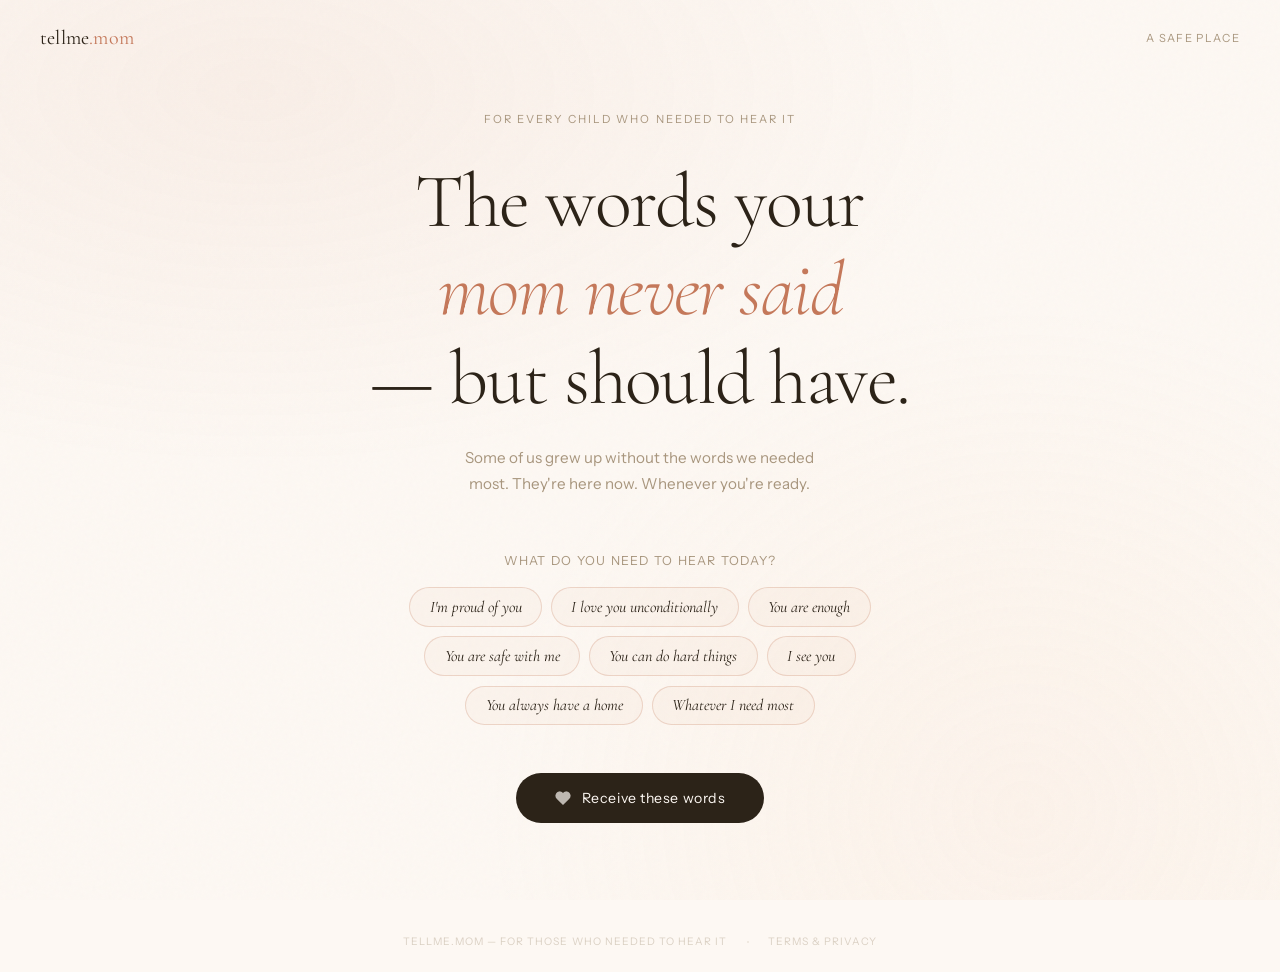
==== public/index.html @ b165558c "Add CORS whitelist, security headers, Content-Type validation, fix privacy policy - CORS: API now on" ====
<!DOCTYPE html>
<html lang="en">

<head>
  <meta charset="UTF-8">
  <meta name="viewport" content="width=device-width, initial-scale=1.0">
  <title>tellme.mom — The words your mom never said, but should have</title>
  <meta name="description"
    content="A safe place to receive the words of love, pride, and comfort you always needed to hear from your mom.">
  <meta name="theme-color" content="#FDF8F3">
  <link rel="canonical" href="https://tellme.mom">
  <meta property="og:title" content="tellme.mom">
  <meta property="og:description" content="The words your mom never said — but should have.">
  <meta property="og:url" content="https://tellme.mom">
  <meta property="og:type" content="website">
  <meta property="og:image" content="https://tellme.mom/og-image.jpg">
  <meta name="twitter:card" content="summary_large_image">
  <meta name="twitter:image" content="https://tellme.mom/og-image.jpg">
  <link rel="icon" type="image/png" href="/favicon.png">
  <link rel="apple-touch-icon" href="/apple-touch-icon.png">
  <link rel="preconnect" href="https://fonts.googleapis.com">
  <link href="https://fonts.googleapis.com/css2?family=Cormorant+Garamond:ital,wght@0,300;0,400;1,300;1,400&family=Instrument+Sans:wght@300;400&display=swap" rel="stylesheet">
  <script>
    window.va = window.va || function () { (window.vaq = window.vaq || []).push(arguments); };
  </script>
  <script defer src="/_vercel/insights/script.js"></script>
  <style>
    :root {
      --bg: #FDF8F3;
      --warm: #F5EDE0;
      --text: #2C2318;
      --muted: #A8967E;
      --accent: #C4785A;
      --accent2: #8B4F3A;
      --soft: #EDE0D0;
    }

    *, *::before, *::after { box-sizing: border-box; margin: 0; padding: 0; }
    html { height: 100%; }

    body {
      min-height: 100%;
      background: var(--bg);
      color: var(--text);
      font-family: 'Instrument Sans', sans-serif;
      overflow-x: hidden;
    }

    body::before {
      content: '';
      position: fixed;
      inset: 0;
      background:
        radial-gradient(ellipse 80% 60% at 20% 10%, rgba(196,120,90,0.07) 0%, transparent 70%),
        radial-gradient(ellipse 60% 80% at 80% 90%, rgba(245,200,160,0.1) 0%, transparent 70%);
      pointer-events: none;
      z-index: 0;
    }

    body::after {
      content: '';
      position: fixed;
      inset: 0;
      background-image: url("data:image/svg+xml,%3Csvg viewBox='0 0 256 256' xmlns='http://www.w3.org/2000/svg'%3E%3Cfilter id='n'%3E%3CfeTurbulence type='fractalNoise' baseFrequency='0.9' numOctaves='4' stitchTiles='stitch'/%3E%3C/filter%3E%3Crect width='100%25' height='100%25' filter='url(%23n)' opacity='1'/%3E%3C/svg%3E");
      opacity: 0.025;
      pointer-events: none;
      z-index: 0;
    }

    header {
      position: fixed;
      top: 0; left: 0; right: 0;
      padding: 1.6rem 2.5rem;
      display: flex;
      align-items: center;
      justify-content: space-between;
      z-index: 10;
    }

    .logo {
      font-family: 'Cormorant Garamond', serif;
      font-size: 1.25rem;
      font-weight: 400;
      letter-spacing: 0.01em;
      color: var(--text);
    }
    .logo span { color: var(--accent); }

    .header-tag {
      font-size: 0.7rem;
      letter-spacing: 0.12em;
      text-transform: uppercase;
      color: var(--muted);
    }

    .stage {
      position: relative;
      z-index: 1;
      min-height: 100vh;
      display: flex;
      flex-direction: column;
      align-items: center;
      justify-content: center;
      padding: 7rem 2rem 5rem;
    }

    #introView {
      text-align: center;
      animation: fadeUp 0.9s ease-out both;
    }

    .eyebrow {
      font-size: 0.7rem;
      letter-spacing: 0.18em;
      text-transform: uppercase;
      color: var(--muted);
      margin-bottom: 2rem;
      animation: fadeUp 0.9s 0.1s ease-out both;
    }

    .headline {
      font-family: 'Cormorant Garamond', serif;
      font-size: clamp(2.6rem, 6vw, 5rem);
      font-weight: 300;
      line-height: 1.15;
      letter-spacing: -0.02em;
      color: var(--text);
      max-width: 640px;
      margin: 0 auto 1.4rem;
      animation: fadeUp 0.9s 0.2s ease-out both;
    }
    .headline em { font-style: italic; color: var(--accent); }

    .subline {
      font-size: 0.95rem;
      color: var(--muted);
      font-weight: 300;
      line-height: 1.7;
      max-width: 380px;
      margin: 0 auto 3.5rem;
      animation: fadeUp 0.9s 0.3s ease-out both;
    }

    .need-prompt {
      font-size: 0.78rem;
      letter-spacing: 0.1em;
      text-transform: uppercase;
      color: var(--muted);
      margin-bottom: 1.2rem;
      animation: fadeUp 0.9s 0.4s ease-out both;
    }

    .needs-grid {
      display: flex;
      flex-wrap: wrap;
      gap: 0.6rem;
      justify-content: center;
      max-width: 500px;
      margin: 0 auto 3rem;
      animation: fadeUp 0.9s 0.5s ease-out both;
    }

    .need-chip {
      padding: 0.55rem 1.2rem;
      border-radius: 50px;
      border: 1px solid rgba(196,120,90,0.25);
      background: rgba(196,120,90,0.04);
      font-family: 'Cormorant Garamond', serif;
      font-size: 1rem;
      font-style: italic;
      color: var(--text);
      cursor: pointer;
      transition: all 0.25s ease;
      user-select: none;
    }
    .need-chip:hover {
      border-color: var(--accent);
      background: rgba(196,120,90,0.1);
      transform: translateY(-1px);
    }
    .need-chip.selected {
      border-color: var(--accent);
      background: var(--accent);
      color: #fff;
    }

    .btn-receive {
      display: inline-flex;
      align-items: center;
      gap: 0.7rem;
      background: var(--text);
      color: var(--bg);
      border: none;
      border-radius: 50px;
      padding: 1rem 2.4rem;
      font-family: 'Instrument Sans', sans-serif;
      font-size: 0.88rem;
      font-weight: 400;
      letter-spacing: 0.04em;
      cursor: pointer;
      transition: transform 0.2s, box-shadow 0.2s, background 0.2s;
      animation: fadeUp 0.9s 0.6s ease-out both;
    }
    .btn-receive:hover {
      background: var(--accent2);
      transform: translateY(-2px);
      box-shadow: 0 12px 40px rgba(139,79,58,0.25);
    }
    .btn-receive svg { width: 16px; height: 16px; opacity: 0.7; }

    #loadingView {
      display: none;
      flex-direction: column;
      align-items: center;
      gap: 2rem;
      text-align: center;
    }
    #loadingView.visible { display: flex; }

    .loading-text {
      font-family: 'Cormorant Garamond', serif;
      font-size: 1.3rem;
      font-style: italic;
      color: var(--muted);
      animation: breathe 2s ease-in-out infinite;
    }

    .heartbeat { display: flex; gap: 5px; align-items: center; }
    .hb {
      width: 5px; height: 5px;
      border-radius: 50%;
      background: var(--accent);
      animation: hbpulse 1.4s ease-in-out infinite;
    }
    .hb:nth-child(2) { animation-delay: 0.2s; width: 7px; height: 7px; }
    .hb:nth-child(3) { animation-delay: 0.4s; }

    #messageView {
      display: none;
      flex-direction: column;
      align-items: center;
      max-width: 640px;
      width: 100%;
      text-align: center;
    }
    #messageView.visible {
      display: flex;
      animation: fadeUp 0.8s ease-out both;
    }

    .letter {
      background: #FFFCF8;
      border: 1px solid rgba(196,120,90,0.15);
      border-radius: 4px 4px 4px 28px;
      padding: 3rem 3.5rem;
      position: relative;
      box-shadow: 0 2px 8px rgba(196,120,90,0.06), 0 20px 60px rgba(139,79,58,0.08);
      margin-bottom: 2rem;
      width: 100%;
    }
    .letter::after {
      content: '';
      position: absolute;
      bottom: 0; left: 0;
      width: 28px; height: 28px;
      background: linear-gradient(135deg, var(--soft) 50%, transparent 50%);
      border-radius: 0 4px 0 0;
    }

    .letter-salutation {
      font-family: 'Cormorant Garamond', serif;
      font-size: 1rem;
      font-style: italic;
      color: var(--muted);
      margin-bottom: 1.5rem;
      display: block;
      text-align: left;
    }

    .letter-body {
      font-family: 'Cormorant Garamond', serif;
      font-size: clamp(1.3rem, 2.5vw, 1.7rem);
      font-weight: 300;
      line-height: 1.65;
      color: var(--text);
      text-align: left;
    }

    .letter-closing {
      font-family: 'Cormorant Garamond', serif;
      font-size: 1rem;
      font-style: italic;
      color: var(--muted);
      margin-top: 1.8rem;
      display: block;
      text-align: right;
    }

    .need-tag {
      font-size: 0.7rem;
      letter-spacing: 0.1em;
      text-transform: uppercase;
      color: var(--muted);
      margin-bottom: 2.5rem;
    }
    .need-tag span { color: var(--accent); }

    .msg-actions {
      display: flex;
      gap: 1rem;
      flex-wrap: wrap;
      justify-content: center;
    }

    .btn-again {
      background: var(--text);
      color: var(--bg);
      border: none;
      border-radius: 50px;
      padding: 0.85rem 2rem;
      font-family: 'Instrument Sans', sans-serif;
      font-size: 0.82rem;
      letter-spacing: 0.04em;
      cursor: pointer;
      transition: transform 0.2s, box-shadow 0.2s;
    }
    .btn-again:hover {
      transform: translateY(-2px);
      box-shadow: 0 8px 30px rgba(44,35,24,0.2);
    }

    .btn-ghost {
      background: none;
      color: var(--muted);
      border: 1px solid rgba(196,120,90,0.25);
      border-radius: 50px;
      padding: 0.85rem 2rem;
      font-family: 'Instrument Sans', sans-serif;
      font-size: 0.82rem;
      letter-spacing: 0.04em;
      cursor: pointer;
      transition: all 0.2s;
      display: flex;
      align-items: center;
      gap: 0.5rem;
    }
    .btn-ghost:hover { border-color: var(--accent); color: var(--text); }
    .btn-ghost svg { width: 15px; height: 15px; }

    /* ── FOOTER ── */
footer {
  position: relative;
  font-size: 0.65rem;
  letter-spacing: 0.1em;
  text-transform: uppercase;
  color: var(--muted);
  opacity: 0.4;
  z-index: 1;
  display: flex;
  align-items: center;
  gap: 1.2rem;
  justify-content: center;
  margin-top: 2rem;
  padding-bottom: 1.5rem;
}
footer a {
  color: var(--muted);
  text-decoration: none;
  cursor: pointer;
  transition: opacity 0.2s;
}
footer a:hover { opacity: 0.8; }
.footer-dot {
  width: 2px;
  height: 2px;
  border-radius: 50%;
  background: var(--muted);
  opacity: 0.5;
  display: inline-block;
}

    .toast {
      position: fixed;
      bottom: 3.5rem;
      left: 50%;
      transform: translateX(-50%) translateY(8px);
      background: var(--text);
      color: var(--bg);
      padding: 0.6rem 1.4rem;
      border-radius: 50px;
      font-size: 0.78rem;
      letter-spacing: 0.03em;
      opacity: 0;
      transition: all 0.3s ease;
      z-index: 200;
      white-space: nowrap;
      pointer-events: none;
      font-family: 'Instrument Sans', sans-serif;
    }
    .toast.show { opacity: 1; transform: translateX(-50%) translateY(0); }

    @keyframes fadeUp {
      from { opacity: 0; transform: translateY(22px); }
      to   { opacity: 1; transform: translateY(0); }
    }
    @keyframes breathe {
      0%, 100% { opacity: 0.5; }
      50% { opacity: 1; }
    }
    @keyframes hbpulse {
      0%, 100% { transform: scale(0.7); opacity: 0.3; }
      50% { transform: scale(1); opacity: 1; }
    }

  @media (max-width: 600px) {
  header { padding: 1.4rem 1.5rem; }
  .letter { padding: 2rem 1.8rem; }
  .needs-grid { gap: 0.5rem; }
  .msg-actions { gap: 0.7rem; }
  .stage { padding-top: 8rem; padding-bottom: 2rem; }
  footer {
    flex-direction: column;
    gap: 0.2rem;
    font-size: 0.6rem;
    letter-spacing: 0.05em;
    margin-top: 1.5rem;
    padding-bottom: 1.5rem;
  }
  footer span:first-child { white-space: nowrap; }
  .footer-dot { display: none; }
}

    /* ── SHARE POPUP ── */
    .share-overlay {
      position: fixed;
      inset: 0;
      background: rgba(20,14,10,0.75);
      backdrop-filter: blur(8px);
      -webkit-backdrop-filter: blur(8px);
      z-index: 300;
      display: flex;
      align-items: center;
      justify-content: center;
      padding: 1.5rem;
      opacity: 0;
      pointer-events: none;
      transition: opacity 0.35s ease;
    }
    .share-overlay.open {
      opacity: 1;
      pointer-events: all;
    }
    .share-modal {
      position: relative;
      display: flex;
      flex-direction: column;
      align-items: center;
      gap: 1.2rem;
      max-width: 360px;
      width: 100%;
      transform: translateY(20px);
      transition: transform 0.35s cubic-bezier(0.22, 1, 0.36, 1);
    }
    .share-overlay.open .share-modal { transform: translateY(0); }
    .share-canvas-wrap {
      width: 100%;
      border-radius: 12px;
      overflow: hidden;
      box-shadow: 0 32px 80px rgba(0,0,0,0.5);
    }
    .share-canvas-wrap img { width: 100%; display: block; }
    .share-modal-actions {
      display: flex;
      gap: 0.8rem;
      width: 100%;
    }
    .btn-download {
      flex: 1;
      background: var(--accent);
      color: #fff;
      border: none;
      border-radius: 50px;
      padding: 0.85rem 1.5rem;
      font-family: 'Instrument Sans', sans-serif;
      font-size: 0.82rem;
      letter-spacing: 0.04em;
      cursor: pointer;
      transition: transform 0.2s, box-shadow 0.2s;
      text-align: center;
    }
    .btn-download:hover {
      transform: translateY(-2px);
      box-shadow: 0 8px 24px rgba(196,120,90,0.4);
    }
    .btn-close-modal {
      background: rgba(255,255,255,0.1);
      color: rgba(255,255,255,0.7);
      border: 1px solid rgba(255,255,255,0.15);
      border-radius: 50px;
      padding: 0.85rem 1.5rem;
      font-family: 'Instrument Sans', sans-serif;
      font-size: 0.82rem;
      letter-spacing: 0.04em;
      cursor: pointer;
      transition: all 0.2s;
    }
    .btn-close-modal:hover {
      background: rgba(255,255,255,0.18);
      color: #fff;
    }
    .share-hint {
      font-size: 0.7rem;
      letter-spacing: 0.08em;
      text-transform: uppercase;
      color: rgba(255,255,255,0.35);
      text-align: center;
    }

    /* ── LEGAL POPUP ── */
    .legal-overlay {
      position: fixed;
      inset: 0;
      background: rgba(20,14,10,0.6);
      backdrop-filter: blur(6px);
      -webkit-backdrop-filter: blur(6px);
      z-index: 400;
      display: flex;
      align-items: center;
      justify-content: center;
      padding: 1.5rem;
      opacity: 0;
      pointer-events: none;
      transition: opacity 0.3s ease;
    }
    .legal-overlay.open {
      opacity: 1;
      pointer-events: all;
    }
    .legal-modal {
      background: var(--bg);
      border-radius: 16px;
      padding: 3rem 3rem 2.5rem;
      max-width: 540px;
      width: 100%;
      max-height: 80vh;
      overflow-y: auto;
      position: relative;
      transform: translateY(16px);
      transition: transform 0.3s cubic-bezier(0.22, 1, 0.36, 1);
      box-shadow: 0 40px 100px rgba(0,0,0,0.3);
    }
    .legal-overlay.open .legal-modal { transform: translateY(0); }

    .legal-modal h2 {
      font-family: 'Cormorant Garamond', serif;
      font-size: 1.5rem;
      font-weight: 300;
      color: var(--text);
      margin-bottom: 0.4rem;
      letter-spacing: -0.01em;
    }
    .legal-modal h3 {
      font-family: 'Cormorant Garamond', serif;
      font-size: 1.1rem;
      font-weight: 400;
      color: var(--text);
      margin: 2rem 0 0.6rem;
      letter-spacing: 0.02em;
    }
    .legal-modal p {
      font-size: 0.85rem;
      color: var(--muted);
      line-height: 1.75;
      font-weight: 300;
    }
    .legal-divider {
      width: 40px;
      height: 1px;
      background: rgba(196,120,90,0.3);
      margin: 1.2rem 0 1.6rem;
    }
    .legal-close {
      position: absolute;
      top: 1.4rem;
      right: 1.6rem;
      background: none;
      border: none;
      font-size: 1.3rem;
      color: var(--muted);
      cursor: pointer;
      padding: 0.3rem 0.5rem;
      line-height: 1;
      transition: color 0.2s;
    }
    .legal-close:hover { color: var(--text); }

    @media (max-width: 600px) {
      .legal-modal { padding: 2.5rem 1.8rem 2rem; }
    }
  </style>
</head>

<body>

  <header>
    <div class="logo">tellme<span>.mom</span></div>
    <div class="header-tag">A safe place</div>
  </header>

  <div class="stage">

    <div id="introView">
      <div class="eyebrow">For every child who needed to hear it</div>
      <h1 class="headline">
        The words your<br><em>mom never said</em><br>— but should have.
      </h1>
      <p class="subline">
        Some of us grew up without the words we needed most. They're here now. Whenever you're ready.
      </p>
      <div class="need-prompt">What do you need to hear today?</div>
      <div class="needs-grid" id="needsGrid">
        <div class="need-chip" data-need="pride">I'm proud of you</div>
        <div class="need-chip" data-need="love">I love you unconditionally</div>
        <div class="need-chip" data-need="enough">You are enough</div>
        <div class="need-chip" data-need="safe">You are safe with me</div>
        <div class="need-chip" data-need="strong">You can do hard things</div>
        <div class="need-chip" data-need="seen">I see you</div>
        <div class="need-chip" data-need="home">You always have a home</div>
        <div class="need-chip" data-need="surprise">Whatever I need most</div>
      </div>
      <button class="btn-receive" id="receiveBtn">
        <svg viewBox="0 0 24 24" fill="none" stroke="currentColor" stroke-width="1.8">
          <path d="M20.84 4.61a5.5 5.5 0 0 0-7.78 0L12 5.67l-1.06-1.06a5.5 5.5 0 0 0-7.78 7.78l1.06 1.06L12 21.23l7.78-7.78 1.06-1.06a5.5 5.5 0 0 0 0-7.78z" fill="currentColor"/>
        </svg>
        Receive these words
      </button>
    </div>

    <div id="loadingView">
      <div class="loading-text">She's thinking of you…</div>
      <div class="heartbeat">
        <div class="hb"></div>
        <div class="hb"></div>
        <div class="hb"></div>
      </div>
    </div>

    <div id="messageView">
      <div class="need-tag">A message about <span id="needLabel"></span></div>
      <div class="letter">
        <span class="letter-salutation">My dear,</span>
        <p class="letter-body" id="letterBody"></p>
        <span class="letter-closing">With all my love, Mom</span>
      </div>
      <div class="msg-actions">
        <button class="btn-again" id="againBtn">Hear it again, differently</button>
        <button class="btn-ghost" id="shareBtn">
          <svg viewBox="0 0 24 24" fill="none" stroke="currentColor" stroke-width="1.8">
            <circle cx="18" cy="5" r="3"/>
            <circle cx="6" cy="12" r="3"/>
            <circle cx="18" cy="19" r="3"/>
            <line x1="8.59" y1="13.51" x2="15.42" y2="17.49"/>
            <line x1="15.41" y1="6.51" x2="8.59" y2="10.49"/>
          </svg>
          Share
        </button>
        <button class="btn-ghost" id="backBtn">← Choose another</button>
      </div>
    </div>

  </div>

  <footer>
    <span>tellme.mom — for those who needed to hear it</span>
    <span class="footer-dot"></span>
    <a id="legalLink">Terms &amp; Privacy</a>
  </footer>
  <div class="toast" id="toast"></div>

  <!-- SHARE POPUP -->
  <div class="share-overlay" id="shareOverlay">
    <div class="share-modal" id="shareModal">
      <div class="share-canvas-wrap">
        <img id="sharePreview" src="" alt="Your message card">
      </div>
      <div class="share-modal-actions">
        <button class="btn-download" id="downloadBtn">Save image</button>
        <button class="btn-close-modal" id="closeModalBtn">Close</button>
      </div>
      <div class="share-hint">Screenshot or save to share on Instagram &amp; Stories</div>
    </div>
  </div>

  <!-- LEGAL POPUP -->
  <div class="legal-overlay" id="legalOverlay">
    <div class="legal-modal">
      <button class="legal-close" id="legalClose">&times;</button>

      <h2>Terms of Use</h2>
      <div class="legal-divider"></div>
      <p>tellme.mom is a free emotional wellness tool designed to offer words of comfort, love, and affirmation. By using this site, you agree to the following.</p>

      <h3>Not a substitute for therapy</h3>
      <p>This site is not therapy. The messages generated here are created by an AI and are not a substitute for professional mental health support. If you are experiencing a crisis, depression, grief, or any form of emotional distress that feels overwhelming, please reach out to a qualified mental health professional or a crisis helpline in your country.</p>

      <h3>No claims</h3>
      <p>The words on this site are meant to offer comfort — not diagnosis, not advice, not treatment. We make no claims about therapeutic outcomes. You use this site at your own discretion. We are not responsible for how the content affects you emotionally. If at any point the experience feels difficult, please step away and take care of yourself first.</p>

      <h3>Privacy</h3>
      <p>We do not collect personal data. We do not require registration. We do not store your name, email, location, or any identifying information.</p>
      <p style="margin-top:0.8rem">When you request a message, your selected theme is sent to Anthropic's API — the AI that generates the response. This transmission is subject to Anthropic's own privacy policy at anthropic.com. We do not log, save, or have access to what was generated for you.</p>
      <p style="margin-top:0.8rem">No cookies are used for tracking. We use Vercel Web Analytics to collect anonymous, aggregated page view data (no personal information, no behavior tracking, no user identification). This site exists to be a safe place — and that includes how we handle your data.</p>
    </div>
  </div>

    <script>
    if ('scrollRestoration' in history) {
      history.scrollRestoration = 'manual';
    }
    window.scrollTo(0, 0);

    var currentNeed = null;
    var currentMessage = "";


    var needLabels = {
      pride:    "being proud of you",
      love:     "unconditional love",
      enough:   "being enough",
      safe:     "feeling safe",
      strong:   "your strength",
      seen:     "being seen",
      home:     "always having a home",
      surprise: "what you need most"
    };

    document.getElementById("needsGrid").addEventListener("click", function(e) {
      var chip = e.target.closest(".need-chip");
      if (!chip) return;
      document.querySelectorAll(".need-chip").forEach(function(c) { c.classList.remove("selected"); });
      chip.classList.add("selected");
      currentNeed = chip.getAttribute("data-need");
    });

    document.getElementById("receiveBtn").addEventListener("click", function() {
      if (!currentNeed) {
        var chips = document.querySelectorAll(".need-chip");
        var rand = chips[Math.floor(Math.random() * chips.length)];
        rand.classList.add("selected");
        currentNeed = rand.getAttribute("data-need");
      }
      showLoading();
      generateMessage(currentNeed, function(msg) {
        showMessage(msg, currentNeed);
      });
    });

    document.getElementById("againBtn").addEventListener("click", function() {
      showLoading();
      generateMessage(currentNeed, function(msg) {
        showMessage(msg, currentNeed);
      });
    });

    document.getElementById("backBtn").addEventListener("click", function() {
      document.getElementById("messageView").classList.remove("visible");
      document.getElementById("messageView").style.display = "none";
      document.getElementById("introView").style.display = "";
      document.getElementById("introView").style.animation = "fadeUp 0.6s ease-out both";
      currentNeed = null;
      document.querySelectorAll(".need-chip").forEach(function(c) { c.classList.remove("selected"); });
    });

    document.getElementById("shareBtn").addEventListener("click", shareCard);

    // Legal popup
    document.getElementById("legalLink").addEventListener("click", function() {
      document.getElementById("legalOverlay").classList.add("open");
    });
    document.getElementById("legalClose").addEventListener("click", function() {
      document.getElementById("legalOverlay").classList.remove("open");
    });
    document.getElementById("legalOverlay").addEventListener("click", function(e) {
      if (e.target === this) this.classList.remove("open");
    });

    function showLoading() {
      document.getElementById("introView").style.display = "none";
      document.getElementById("messageView").classList.remove("visible");
      document.getElementById("messageView").style.display = "none";
      document.getElementById("loadingView").classList.add("visible");
    }

    function showIntro() {
      document.getElementById("loadingView").classList.remove("visible");
      document.getElementById("messageView").classList.remove("visible");
      document.getElementById("messageView").style.display = "none";
      document.getElementById("introView").style.display = "";
      document.getElementById("introView").style.animation = "fadeUp 0.6s ease-out both";
    }

    function showMessage(msg, need) {
      currentMessage = msg;
      document.getElementById("loadingView").classList.remove("visible");
      document.getElementById("letterBody").textContent = msg;
      document.getElementById("needLabel").textContent = needLabels[need] || need;
      var mv = document.getElementById("messageView");
      mv.style.display = "flex";
      void mv.offsetWidth;
      mv.classList.add("visible");
    }

    function generateMessage(need, cb) {
      fetch("/api/message", {
        method: "POST",
        headers: {
          "Content-Type": "application/json",
          "Cache-Control": "no-cache"
        },
        body: JSON.stringify({ need: need, _t: Date.now() })
      })
      .then(function(r) {
        if (r.status === 429) {
          showToast("Take a breath… try again in a minute");
          showIntro();
          return null;
        }
        return r.json();
      })
      .then(function(data) {
        if (!data) return;
        if (data.message) {
          cb(data.message);
        } else {
          cb("You are so deeply loved. More than words can hold. I should have said this every single day.");
        }
      })
      .catch(function() {
        cb("You are so deeply loved. More than words can hold. I should have said this every single day.");
      });
    }

    function showToast(msg) {
      var t = document.getElementById("toast");
      t.textContent = msg;
      t.classList.add("show");
      setTimeout(function() { t.classList.remove("show"); }, 2400);
    }

    function shareCard() {
      if (!currentMessage) return;

      var W = 1080, H = 1920;
      var canvas = document.createElement("canvas");
      canvas.width = W; canvas.height = H;
      var ctx = canvas.getContext("2d");

      var bg = ctx.createLinearGradient(0, 0, W, H);
      bg.addColorStop(0, "#FDF6EE");
      bg.addColorStop(0.5, "#F8EDE0");
      bg.addColorStop(1, "#F2E4D0");
      ctx.fillStyle = bg;
      ctx.fillRect(0, 0, W, H);

      function glow(x, y, r, color) {
        var g = ctx.createRadialGradient(x, y, 0, x, y, r);
        g.addColorStop(0, color);
        g.addColorStop(1, "transparent");
        ctx.fillStyle = g;
        ctx.beginPath();
        ctx.arc(x, y, r, 0, Math.PI*2);
        ctx.fill();
      }
      glow(W*0.15, H*0.1, 700, "rgba(196,120,90,0.09)");
      glow(W*0.85, H*0.9, 800, "rgba(196,120,90,0.07)");
      glow(W*0.5, H*0.5, 1000, "rgba(245,230,210,0.25)");

      var PAD = 120;
      var TOP_ZONE = 260;
      var BOT_ZONE = 260;
      var MID_TOP = TOP_ZONE;
      var MID_BOT = H - BOT_ZONE;
      var MID_H = MID_BOT - MID_TOP;

      ctx.font = "400 26px 'Instrument Sans', sans-serif";
      ctx.fillStyle = "rgba(168,150,126,0.7)";
      ctx.textAlign = "center";
      ctx.fillText("A MESSAGE FROM MOM", W/2, 110);

      ctx.strokeStyle = "rgba(196,120,90,0.2)";
      ctx.lineWidth = 1;
      ctx.beginPath();
      ctx.moveTo(W/2 - 100, 136);
      ctx.lineTo(W/2 + 100, 136);
      ctx.stroke();

      ctx.font = "italic 300 40px Georgia, serif";
      ctx.fillStyle = "rgba(168,150,126,0.85)";
      ctx.textAlign = "left";
      ctx.fillText("My dear,", PAD, 210);

      ctx.strokeStyle = "rgba(196,120,90,0.12)";
      ctx.lineWidth = 1;
      ctx.beginPath();
      ctx.moveTo(PAD, 232);
      ctx.lineTo(W - PAD, 232);
      ctx.stroke();

      var maxW = W - PAD * 2;
      var fontSize = 72;
      var lineH, lines;

      function wrapText(size) {
        var lh = size * 1.52;
        var wrds = currentMessage.split(" ");
        var ls = [];
        var ln = "";
        ctx.font = "300 " + size + "px Georgia, serif";
        for (var i = 0; i < wrds.length; i++) {
          var test = ln ? ln + " " + wrds[i] : wrds[i];
          if (ctx.measureText(test).width > maxW) {
            if (ln) ls.push(ln);
            ln = wrds[i];
          } else {
            ln = test;
          }
        }
        if (ln) ls.push(ln);
        return { lines: ls, lineH: lh };
      }

      for (var fs = 72; fs >= 40; fs -= 2) {
        var result = wrapText(fs);
        var totalH = result.lines.length * result.lineH;
        if (totalH <= MID_H - 80) {
          fontSize = fs;
          lineH = result.lineH;
          lines = result.lines;
          break;
        }
      }
      if (!lines) {
        var r2 = wrapText(40);
        fontSize = 40; lineH = r2.lineH; lines = r2.lines;
      }

      var totalTextH = lines.length * lineH;
      var startY = MID_TOP + (MID_H - totalTextH) / 2 + fontSize * 0.8;

      ctx.font = "300 " + fontSize + "px Georgia, serif";
      ctx.fillStyle = "#2C2318";
      ctx.textAlign = "left";
      for (var j = 0; j < lines.length; j++) {
        ctx.fillText(lines[j], PAD, startY + j * lineH);
      }

      var footerY = MID_BOT + 60;
      ctx.strokeStyle = "rgba(196,120,90,0.15)";
      ctx.lineWidth = 1;
      ctx.beginPath();
      ctx.moveTo(PAD, MID_BOT + 20);
      ctx.lineTo(W - PAD, MID_BOT + 20);
      ctx.stroke();

      ctx.font = "italic 300 40px Georgia, serif";
      ctx.fillStyle = "rgba(168,150,126,0.85)";
      ctx.textAlign = "right";
      ctx.fillText("With all my love, Mom", W - PAD, footerY);

      ctx.font = "300 32px 'Instrument Sans', sans-serif";
      ctx.fillStyle = "rgba(196,120,90,0.65)";
      ctx.textAlign = "center";
      ctx.fillText("tellme.mom", W/2, H - 100);

      var dataUrl = canvas.toDataURL("image/png");
      document.getElementById("sharePreview").src = dataUrl;
      document.getElementById("downloadBtn").onclick = function() {
        var link = document.createElement("a");
        link.download = "frommom.png";
        link.href = dataUrl;
        link.click();
      };
      document.getElementById("shareOverlay").classList.add("open");
    }

    document.getElementById("closeModalBtn").addEventListener("click", function() {
      document.getElementById("shareOverlay").classList.remove("open");
    });
    document.getElementById("shareOverlay").addEventListener("click", function(e) {
      if (e.target === this) this.classList.remove("open");
    });
  </script>

</body>
</html>
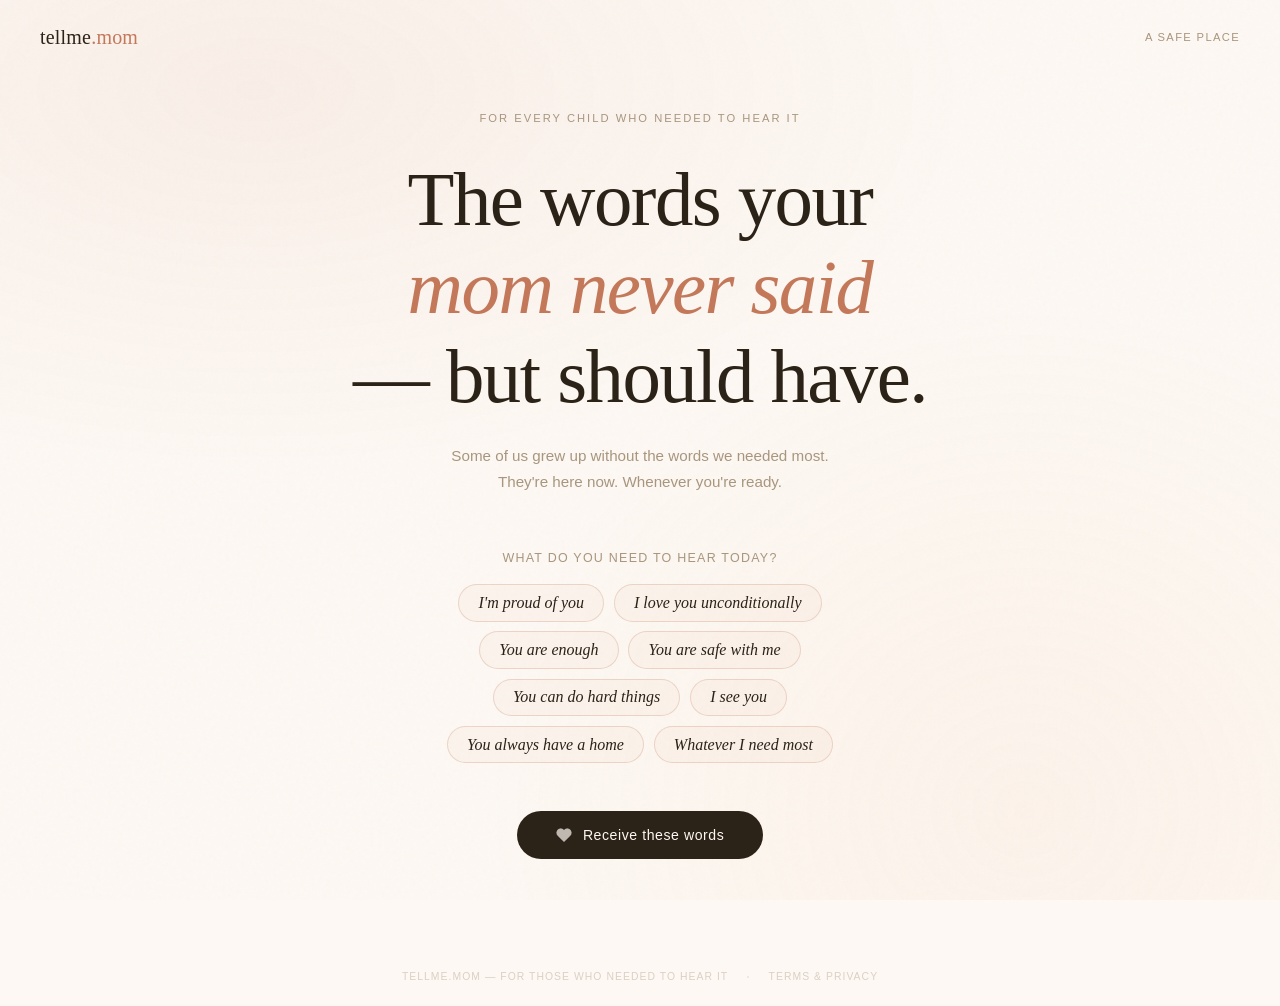
==== commit ed15447c: "Self-host fonts, remove Google Fonts dependency Downloaded variable TTF files from google/fonts repo" ====
--- a/public/index.html
+++ b/public/index.html
@@ -18,13 +18,33 @@
   <meta name="twitter:image" content="https://tellme.mom/og-image.jpg">
   <link rel="icon" type="image/png" href="/favicon.png">
   <link rel="apple-touch-icon" href="/apple-touch-icon.png">
-  <link rel="preconnect" href="https://fonts.googleapis.com">
-  <link href="https://fonts.googleapis.com/css2?family=Cormorant+Garamond:ital,wght@0,300;0,400;1,300;1,400&family=Instrument+Sans:wght@300;400&display=swap" rel="stylesheet">
   <script>
     window.va = window.va || function () { (window.vaq = window.vaq || []).push(arguments); };
   </script>
   <script defer src="/_vercel/insights/script.js"></script>
   <style>
+    @font-face {
+      font-family: 'Cormorant Garamond';
+      src: url('/fonts/CormorantGaramond.ttf') format('truetype');
+      font-weight: 300 700;
+      font-style: normal;
+      font-display: swap;
+    }
+    @font-face {
+      font-family: 'Cormorant Garamond';
+      src: url('/fonts/CormorantGaramond-Italic.ttf') format('truetype');
+      font-weight: 300 700;
+      font-style: italic;
+      font-display: swap;
+    }
+    @font-face {
+      font-family: 'Instrument Sans';
+      src: url('/fonts/InstrumentSans.ttf') format('truetype');
+      font-weight: 300 700;
+      font-style: normal;
+      font-display: swap;
+    }
+
     :root {
       --bg: #FDF8F3;
       --warm: #F5EDE0;
@@ -412,6 +432,16 @@
       50% { transform: scale(1); opacity: 1; }
     }
 
+  /* ── TABLET ── */
+  @media (min-width: 601px) and (max-width: 1024px) {
+    .stage { padding: 7rem 3rem 4rem; }
+    .headline { font-size: clamp(2.2rem, 5vw, 3.6rem); max-width: 560px; }
+    .subline { max-width: 420px; }
+    .letter { padding: 2.5rem 2.8rem; max-width: 580px; }
+    .needs-grid { max-width: 460px; }
+  }
+
+  /* ── MOBILE ── */
   @media (max-width: 600px) {
   header { padding: 1.4rem 1.5rem; }
   .letter { padding: 2rem 1.8rem; }
@@ -706,6 +736,9 @@
       <h3>No claims</h3>
       <p>The words on this site are meant to offer comfort — not diagnosis, not advice, not treatment. We make no claims about therapeutic outcomes. You use this site at your own discretion. We are not responsible for how the content affects you emotionally. If at any point the experience feels difficult, please step away and take care of yourself first.</p>
 
+      <h3>For younger visitors</h3>
+      <p>If you are under 18, we gently recommend using this site together with a trusted adult — a relative, a teacher, a counselor, or anyone you feel safe with. This site generates emotionally sensitive content, and having someone beside you can make the experience feel safer.</p>
+
       <h3>Privacy</h3>
       <p>We do not collect personal data. We do not require registration. We do not store your name, email, location, or any identifying information.</p>
       <p style="margin-top:0.8rem">When you request a message, your selected theme is sent to Anthropic's API — the AI that generates the response. This transmission is subject to Anthropic's own privacy policy at anthropic.com. We do not log, save, or have access to what was generated for you.</p>
@@ -821,9 +854,12 @@
       })
       .then(function(r) {
         if (r.status === 429) {
-          showToast("Take a breath… try again in a minute");
-          showIntro();
-          return null;
+          return r.json().then(function(d) {
+            var sec = d.retryAfter || 60;
+            showToast("Take a breath\u2026 try again in " + sec + "s");
+            showIntro();
+            return null;
+          });
         }
         return r.json();
       })
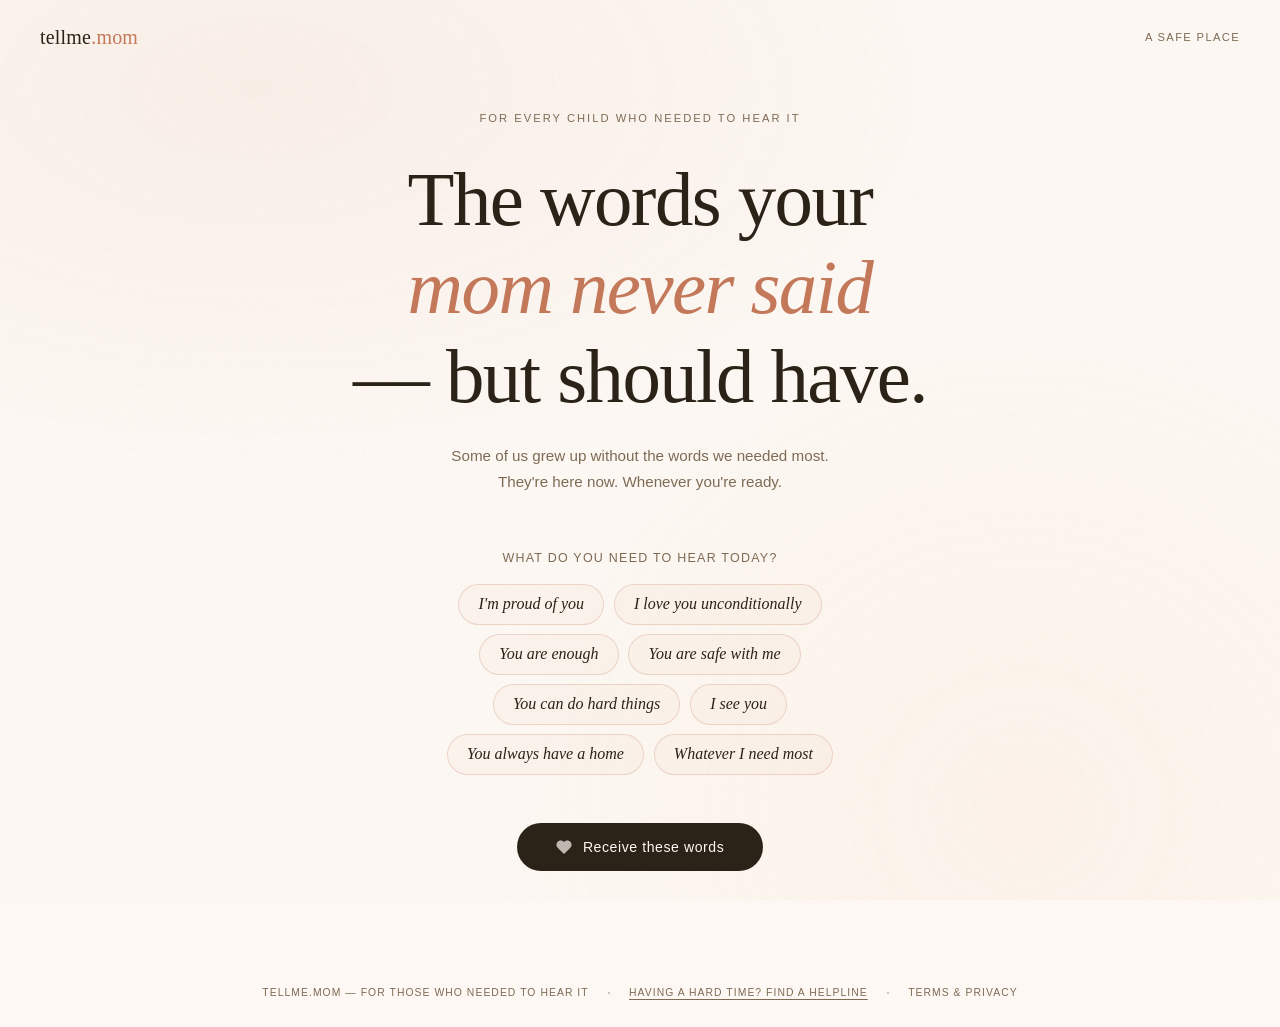
==== commit 4e6844e3: "Harden API, honest fallbacks, faster fonts, accessible UI API - Shared rate limits via Upstash Redis" ====
--- a/public/index.html
+++ b/public/index.html
@@ -8,14 +8,35 @@
   <meta name="description"
     content="A safe place to receive the words of love, pride, and comfort you always needed to hear from your mom.">
   <meta name="theme-color" content="#FDF8F3">
-  <link rel="canonical" href="https://tellme.mom">
-  <meta property="og:title" content="tellme.mom">
-  <meta property="og:description" content="The words your mom never said — but should have.">
-  <meta property="og:url" content="https://tellme.mom">
+  <link rel="canonical" href="https://www.tellme.mom">
+  <meta property="og:title" content="tellme.mom — The words your mom never said">
+  <meta property="og:description" content="A safe place to receive the words of love, pride, and comfort you always needed to hear from your mom.">
+  <meta property="og:url" content="https://www.tellme.mom">
   <meta property="og:type" content="website">
-  <meta property="og:image" content="https://tellme.mom/og-image.jpg">
+  <meta property="og:image" content="https://www.tellme.mom/og-image.jpg">
   <meta name="twitter:card" content="summary_large_image">
-  <meta name="twitter:image" content="https://tellme.mom/og-image.jpg">
+  <meta name="twitter:title" content="tellme.mom — The words your mom never said">
+  <meta name="twitter:description" content="A safe place to receive the words your mom never said — but should have.">
+  <meta name="twitter:image" content="https://www.tellme.mom/og-image.jpg">
+  <script type="application/ld+json">
+  {
+    "@context": "https://schema.org",
+    "@type": "WebApplication",
+    "name": "tellme.mom",
+    "url": "https://www.tellme.mom",
+    "description": "A safe place to receive the words of love, pride, and comfort you always needed to hear from your mom.",
+    "applicationCategory": "HealthApplication",
+    "operatingSystem": "All",
+    "offers": {
+      "@type": "Offer",
+      "price": "0",
+      "priceCurrency": "USD"
+    }
+  }
+  </script>
+  <link rel="preload" href="/fonts/CormorantGaramond-latin.woff2" as="font" type="font/woff2" crossorigin>
+  <link rel="preload" href="/fonts/CormorantGaramond-Italic-latin.woff2" as="font" type="font/woff2" crossorigin>
+  <link rel="preload" href="/fonts/InstrumentSans-latin.woff2" as="font" type="font/woff2" crossorigin>
   <link rel="icon" type="image/png" href="/favicon.png">
   <link rel="apple-touch-icon" href="/apple-touch-icon.png">
   <script>
@@ -25,37 +46,47 @@
   <style>
     @font-face {
       font-family: 'Cormorant Garamond';
-      src: url('/fonts/CormorantGaramond.ttf') format('truetype');
+      src: url('/fonts/CormorantGaramond-latin.woff2') format('woff2');
       font-weight: 300 700;
       font-style: normal;
       font-display: swap;
+      unicode-range: U+0000-00FF, U+0100-017F, U+0131, U+0152-0153, U+02BB-02BC, U+02C6, U+02DA, U+02DC, U+0304, U+0308, U+0329, U+2000-206F, U+20AC, U+2122, U+2191, U+2193, U+2212, U+2215, U+FEFF, U+FFFD;
     }
     @font-face {
       font-family: 'Cormorant Garamond';
-      src: url('/fonts/CormorantGaramond-Italic.ttf') format('truetype');
+      src: url('/fonts/CormorantGaramond-Italic-latin.woff2') format('woff2');
       font-weight: 300 700;
       font-style: italic;
       font-display: swap;
+      unicode-range: U+0000-00FF, U+0100-017F, U+0131, U+0152-0153, U+02BB-02BC, U+02C6, U+02DA, U+02DC, U+0304, U+0308, U+0329, U+2000-206F, U+20AC, U+2122, U+2191, U+2193, U+2212, U+2215, U+FEFF, U+FFFD;
     }
     @font-face {
       font-family: 'Instrument Sans';
-      src: url('/fonts/InstrumentSans.ttf') format('truetype');
-      font-weight: 300 700;
+      src: url('/fonts/InstrumentSans-latin.woff2') format('woff2');
+      font-weight: 400 700;
       font-style: normal;
       font-display: swap;
+      unicode-range: U+0000-00FF, U+0100-017F, U+0131, U+0152-0153, U+02BB-02BC, U+02C6, U+02DA, U+02DC, U+0304, U+0308, U+0329, U+2000-206F, U+20AC, U+2122, U+2191, U+2193, U+2212, U+2215, U+FEFF, U+FFFD;
     }
 
     :root {
       --bg: #FDF8F3;
       --warm: #F5EDE0;
       --text: #2C2318;
-      --muted: #A8967E;
-      --accent: #C4785A;
+      --muted: #7E6B55;        /* small text: 4.8:1 on --bg */
+      --accent: #C4785A;       /* decorative & large text */
+      --accent-text: #A65D41;  /* small accent text: 4.7:1 on --bg */
       --accent2: #8B4F3A;
       --soft: #EDE0D0;
     }
 
     *, *::before, *::after { box-sizing: border-box; margin: 0; padding: 0; }
+    [hidden] { display: none !important; }
+    :focus-visible { outline: 2px solid var(--accent-text); outline-offset: 3px; }
+    .sr-only {
+      position: absolute; width: 1px; height: 1px; padding: 0; margin: -1px;
+      overflow: hidden; clip: rect(0 0 0 0); white-space: nowrap; border: 0;
+    }
     html { height: 100%; }
 
     body {
@@ -188,10 +219,14 @@
       font-family: 'Cormorant Garamond', serif;
       font-size: 1rem;
       font-style: italic;
+      font-weight: 400;
+      line-height: 1.3;
       color: var(--text);
       cursor: pointer;
       transition: all 0.25s ease;
       user-select: none;
+      -webkit-appearance: none;
+      appearance: none;
     }
     .need-chip:hover {
       border-color: var(--accent);
@@ -199,8 +234,8 @@
       transform: translateY(-1px);
     }
     .need-chip.selected {
-      border-color: var(--accent);
-      background: var(--accent);
+      border-color: var(--accent-text);
+      background: var(--accent-text);
       color: #fff;
     }
 
@@ -323,7 +358,16 @@
       color: var(--muted);
       margin-bottom: 2.5rem;
     }
-    .need-tag span { color: var(--accent); }
+    .need-tag span { color: var(--accent-text); }
+
+    .letter:focus { outline: none; }
+    .letter-note {
+      font-size: 0.8rem;
+      line-height: 1.6;
+      color: var(--muted);
+      max-width: 460px;
+      margin: -0.8rem auto 2rem;
+    }
 
     .msg-actions {
       display: flex;
@@ -374,7 +418,6 @@
   letter-spacing: 0.1em;
   text-transform: uppercase;
   color: var(--muted);
-  opacity: 0.4;
   z-index: 1;
   display: flex;
   align-items: center;
@@ -383,13 +426,20 @@
   margin-top: 2rem;
   padding-bottom: 1.5rem;
 }
-footer a {
+footer a, .link-btn {
   color: var(--muted);
   text-decoration: none;
   cursor: pointer;
-  transition: opacity 0.2s;
+  transition: color 0.2s;
+  background: none;
+  border: none;
+  font: inherit;
+  letter-spacing: inherit;
+  text-transform: inherit;
+  padding: 0.3rem 0;
 }
-footer a:hover { opacity: 0.8; }
+footer a:hover, .link-btn:hover { color: var(--text); }
+.footer-help { text-decoration: underline; text-underline-offset: 3px; }
 .footer-dot {
   width: 2px;
   height: 2px;
@@ -418,6 +468,14 @@
       font-family: 'Instrument Sans', sans-serif;
     }
     .toast.show { opacity: 1; transform: translateX(-50%) translateY(0); }
+
+    .turnstile-box {
+      position: fixed;
+      left: 50%;
+      bottom: 1.5rem;
+      transform: translateX(-50%);
+      z-index: 250;
+    }
 
     @keyframes fadeUp {
       from { opacity: 0; transform: translateY(22px); }
@@ -473,12 +531,15 @@
       justify-content: center;
       padding: 1.5rem;
       opacity: 0;
+      visibility: hidden;
       pointer-events: none;
-      transition: opacity 0.35s ease;
+      transition: opacity 0.35s ease, visibility 0s linear 0.35s;
     }
     .share-overlay.open {
       opacity: 1;
+      visibility: visible;
       pointer-events: all;
+      transition: opacity 0.35s ease, visibility 0s;
     }
     .share-modal {
       position: relative;
@@ -501,9 +562,11 @@
     .share-canvas-wrap img { width: 100%; display: block; }
     .share-modal-actions {
       display: flex;
+      flex-wrap: wrap;
       gap: 0.8rem;
       width: 100%;
     }
+    .share-modal-actions .btn-close-modal { flex: 1; }
     .btn-download {
       flex: 1;
       background: var(--accent);
@@ -542,7 +605,7 @@
       font-size: 0.7rem;
       letter-spacing: 0.08em;
       text-transform: uppercase;
-      color: rgba(255,255,255,0.35);
+      color: rgba(255,255,255,0.65);
       text-align: center;
     }
 
@@ -559,12 +622,15 @@
       justify-content: center;
       padding: 1.5rem;
       opacity: 0;
+      visibility: hidden;
       pointer-events: none;
-      transition: opacity 0.3s ease;
+      transition: opacity 0.3s ease, visibility 0s linear 0.3s;
     }
     .legal-overlay.open {
       opacity: 1;
+      visibility: visible;
       pointer-events: all;
+      transition: opacity 0.3s ease, visibility 0s;
     }
     .legal-modal {
       background: var(--bg);
@@ -597,6 +663,7 @@
       margin: 2rem 0 0.6rem;
       letter-spacing: 0.02em;
     }
+    .legal-modal a { color: var(--accent-text); }
     .legal-modal p {
       font-size: 0.85rem;
       color: var(--muted);
@@ -627,6 +694,18 @@
     @media (max-width: 600px) {
       .legal-modal { padding: 2.5rem 1.8rem 2rem; }
     }
+
+    @media (prefers-reduced-motion: reduce) {
+      *, *::before, *::after {
+        animation-duration: 0.01ms !important;
+        animation-iteration-count: 1 !important;
+        animation-delay: 0ms !important;
+        transition-duration: 0.01ms !important;
+        transition-delay: 0ms !important;
+        scroll-behavior: auto !important;
+      }
+      .loading-text { opacity: 1; }
+    }
   </style>
 </head>
 
@@ -647,26 +726,26 @@
       <p class="subline">
         Some of us grew up without the words we needed most. They're here now. Whenever you're ready.
       </p>
-      <div class="need-prompt">What do you need to hear today?</div>
-      <div class="needs-grid" id="needsGrid">
-        <div class="need-chip" data-need="pride">I'm proud of you</div>
-        <div class="need-chip" data-need="love">I love you unconditionally</div>
-        <div class="need-chip" data-need="enough">You are enough</div>
-        <div class="need-chip" data-need="safe">You are safe with me</div>
-        <div class="need-chip" data-need="strong">You can do hard things</div>
-        <div class="need-chip" data-need="seen">I see you</div>
-        <div class="need-chip" data-need="home">You always have a home</div>
-        <div class="need-chip" data-need="surprise">Whatever I need most</div>
+      <div class="need-prompt" id="needPrompt">What do you need to hear today?</div>
+      <div class="needs-grid" id="needsGrid" role="group" aria-labelledby="needPrompt">
+        <button type="button" class="need-chip" data-need="pride" aria-pressed="false">I'm proud of you</button>
+        <button type="button" class="need-chip" data-need="love" aria-pressed="false">I love you unconditionally</button>
+        <button type="button" class="need-chip" data-need="enough" aria-pressed="false">You are enough</button>
+        <button type="button" class="need-chip" data-need="safe" aria-pressed="false">You are safe with me</button>
+        <button type="button" class="need-chip" data-need="strong" aria-pressed="false">You can do hard things</button>
+        <button type="button" class="need-chip" data-need="seen" aria-pressed="false">I see you</button>
+        <button type="button" class="need-chip" data-need="home" aria-pressed="false">You always have a home</button>
+        <button type="button" class="need-chip" data-need="surprise" aria-pressed="false">Whatever I need most</button>
       </div>
-      <button class="btn-receive" id="receiveBtn">
-        <svg viewBox="0 0 24 24" fill="none" stroke="currentColor" stroke-width="1.8">
+      <button type="button" class="btn-receive" id="receiveBtn">
+        <svg aria-hidden="true" viewBox="0 0 24 24" fill="none" stroke="currentColor" stroke-width="1.8">
           <path d="M20.84 4.61a5.5 5.5 0 0 0-7.78 0L12 5.67l-1.06-1.06a5.5 5.5 0 0 0-7.78 7.78l1.06 1.06L12 21.23l7.78-7.78 1.06-1.06a5.5 5.5 0 0 0 0-7.78z" fill="currentColor"/>
         </svg>
         Receive these words
       </button>
     </div>
 
-    <div id="loadingView">
+    <div id="loadingView" role="status" aria-live="polite">
       <div class="loading-text">She's thinking of you…</div>
       <div class="heartbeat">
         <div class="hb"></div>
@@ -676,16 +755,17 @@
     </div>
 
     <div id="messageView">
-      <div class="need-tag">A message about <span id="needLabel"></span></div>
-      <div class="letter">
+      <div class="need-tag" id="needTagText">A message about <span id="needLabel"></span></div>
+      <div class="letter" id="letter" tabindex="-1" aria-labelledby="needTagText letterBody">
         <span class="letter-salutation">My dear,</span>
         <p class="letter-body" id="letterBody"></p>
         <span class="letter-closing">With all my love, Mom</span>
       </div>
+      <p class="letter-note" id="letterNote" hidden></p>
       <div class="msg-actions">
-        <button class="btn-again" id="againBtn">Hear it again, differently</button>
-        <button class="btn-ghost" id="shareBtn">
-          <svg viewBox="0 0 24 24" fill="none" stroke="currentColor" stroke-width="1.8">
+        <button type="button" class="btn-again" id="againBtn">Hear it again, differently</button>
+        <button type="button" class="btn-ghost" id="shareBtn">
+          <svg aria-hidden="true" viewBox="0 0 24 24" fill="none" stroke="currentColor" stroke-width="1.8">
             <circle cx="18" cy="5" r="3"/>
             <circle cx="6" cy="12" r="3"/>
             <circle cx="18" cy="19" r="3"/>
@@ -694,7 +774,7 @@
           </svg>
           Share
         </button>
-        <button class="btn-ghost" id="backBtn">← Choose another</button>
+        <button type="button" class="btn-ghost" id="backBtn">← Choose another</button>
       </div>
     </div>
 
@@ -702,36 +782,40 @@
 
   <footer>
     <span>tellme.mom — for those who needed to hear it</span>
-    <span class="footer-dot"></span>
-    <a id="legalLink">Terms &amp; Privacy</a>
+    <span class="footer-dot" aria-hidden="true"></span>
+    <a class="footer-help" href="https://findahelpline.com" target="_blank" rel="noopener">Having a hard time? Find a helpline</a>
+    <span class="footer-dot" aria-hidden="true"></span>
+    <button type="button" class="link-btn" id="legalLink">Terms &amp; Privacy</button>
   </footer>
-  <div class="toast" id="toast"></div>
+  <div class="toast" id="toast" role="status" aria-live="polite"></div>
+  <div class="turnstile-box" id="turnstileBox"></div>
 
   <!-- SHARE POPUP -->
-  <div class="share-overlay" id="shareOverlay">
-    <div class="share-modal" id="shareModal">
+  <div class="share-overlay" id="shareOverlay" aria-hidden="true">
+    <div class="share-modal" id="shareModal" role="dialog" aria-modal="true" aria-label="Share your letter">
       <div class="share-canvas-wrap">
-        <img id="sharePreview" src="" alt="Your message card">
+        <img id="sharePreview" alt="Your letter as an image card">
       </div>
       <div class="share-modal-actions">
-        <button class="btn-download" id="downloadBtn">Save image</button>
-        <button class="btn-close-modal" id="closeModalBtn">Close</button>
+        <button type="button" class="btn-download" id="nativeShareBtn" hidden>Share…</button>
+        <button type="button" class="btn-download" id="downloadBtn">Save image</button>
+        <button type="button" class="btn-close-modal" id="closeModalBtn">Close</button>
       </div>
-      <div class="share-hint">Screenshot or save to share on Instagram &amp; Stories</div>
+      <div class="share-hint" id="shareHint">Save the image to share on Instagram &amp; Stories</div>
     </div>
   </div>
 
   <!-- LEGAL POPUP -->
-  <div class="legal-overlay" id="legalOverlay">
-    <div class="legal-modal">
-      <button class="legal-close" id="legalClose">&times;</button>
-
-      <h2>Terms of Use</h2>
+  <div class="legal-overlay" id="legalOverlay" aria-hidden="true">
+    <div class="legal-modal" role="dialog" aria-modal="true" aria-labelledby="legalTitle">
+      <button type="button" class="legal-close" id="legalClose" aria-label="Close">&times;</button>
+
+      <h2 id="legalTitle">Terms of Use</h2>
       <div class="legal-divider"></div>
       <p>tellme.mom is a free emotional wellness tool designed to offer words of comfort, love, and affirmation. By using this site, you agree to the following.</p>
 
       <h3>Not a substitute for therapy</h3>
-      <p>This site is not therapy. The messages generated here are created by an AI and are not a substitute for professional mental health support. If you are experiencing a crisis, depression, grief, or any form of emotional distress that feels overwhelming, please reach out to a qualified mental health professional or a crisis helpline in your country.</p>
+      <p>This site is not therapy. The messages generated here are created by an AI and are not a substitute for professional mental health support. If you are experiencing a crisis, depression, grief, or any form of emotional distress that feels overwhelming, please reach out to a qualified mental health professional or a crisis helpline in your country. You can find free, confidential helplines worldwide at <a href="https://findahelpline.com" target="_blank" rel="noopener">findahelpline.com</a>.</p>
 
       <h3>No claims</h3>
       <p>The words on this site are meant to offer comfort — not diagnosis, not advice, not treatment. We make no claims about therapeutic outcomes. You use this site at your own discretion. We are not responsible for how the content affects you emotionally. If at any point the experience feels difficult, please step away and take care of yourself first.</p>
@@ -742,19 +826,24 @@
       <h3>Privacy</h3>
       <p>We do not collect personal data. We do not require registration. We do not store your name, email, location, or any identifying information.</p>
       <p style="margin-top:0.8rem">When you request a message, your selected theme is sent to Anthropic's API — the AI that generates the response. This transmission is subject to Anthropic's own privacy policy at anthropic.com. We do not log, save, or have access to what was generated for you.</p>
+      <p style="margin-top:0.8rem">To keep the service free and protect it from abuse, we count how many letters are requested from each connection. We never store your IP address itself — only a one-way, irreversible hash of it, and these counters delete themselves automatically within about a day. A Cloudflare Turnstile check may run in the background to confirm requests come from a person rather than a bot; it is subject to Cloudflare's privacy policy. Like any website, our hosting provider (Vercel) keeps short-lived technical server logs, which can include IP addresses, for security and reliability.</p>
       <p style="margin-top:0.8rem">No cookies are used for tracking. We use Vercel Web Analytics to collect anonymous, aggregated page view data (no personal information, no behavior tracking, no user identification). This site exists to be a safe place — and that includes how we handle your data.</p>
     </div>
   </div>
 
-    <script>
-    if ('scrollRestoration' in history) {
-      history.scrollRestoration = 'manual';
-    }
+  <script>
+  (function () {
+    'use strict';
+
+    if ('scrollRestoration' in history) history.scrollRestoration = 'manual';
     window.scrollTo(0, 0);
+
+    function $(id) { return document.getElementById(id); }
 
     var currentNeed = null;
     var currentMessage = "";
-
+    var currentNote = "";
+    var view = "intro";
 
     var needLabels = {
       pride:    "being proud of you",
@@ -767,125 +856,326 @@
       surprise: "what you need most"
     };
 
-    document.getElementById("needsGrid").addEventListener("click", function(e) {
-      var chip = e.target.closest(".need-chip");
-      if (!chip) return;
-      document.querySelectorAll(".need-chip").forEach(function(c) { c.classList.remove("selected"); });
-      chip.classList.add("selected");
-      currentNeed = chip.getAttribute("data-need");
-    });
-
-    document.getElementById("receiveBtn").addEventListener("click", function() {
-      if (!currentNeed) {
-        var chips = document.querySelectorAll(".need-chip");
-        var rand = chips[Math.floor(Math.random() * chips.length)];
-        rand.classList.add("selected");
-        currentNeed = rand.getAttribute("data-need");
-      }
-      showLoading();
-      generateMessage(currentNeed, function(msg) {
-        showMessage(msg, currentNeed);
-      });
-    });
-
-    document.getElementById("againBtn").addEventListener("click", function() {
-      showLoading();
-      generateMessage(currentNeed, function(msg) {
-        showMessage(msg, currentNeed);
-      });
-    });
-
-    document.getElementById("backBtn").addEventListener("click", function() {
-      document.getElementById("messageView").classList.remove("visible");
-      document.getElementById("messageView").style.display = "none";
-      document.getElementById("introView").style.display = "";
-      document.getElementById("introView").style.animation = "fadeUp 0.6s ease-out both";
-      currentNeed = null;
-      document.querySelectorAll(".need-chip").forEach(function(c) { c.classList.remove("selected"); });
-    });
-
-    document.getElementById("shareBtn").addEventListener("click", shareCard);
-
-    // Legal popup
-    document.getElementById("legalLink").addEventListener("click", function() {
-      document.getElementById("legalOverlay").classList.add("open");
-    });
-    document.getElementById("legalClose").addEventListener("click", function() {
-      document.getElementById("legalOverlay").classList.remove("open");
-    });
-    document.getElementById("legalOverlay").addEventListener("click", function(e) {
-      if (e.target === this) this.classList.remove("open");
-    });
+    // Letters written ahead of time. Shown only when a new letter can't be
+    // written, and always with an honest note saying so.
+    var KEEPSAKE_LETTERS = {
+      pride: [
+        "Watching you keep going on the days nobody noticed has been one of the quiet joys of my life. You didn't need a trophy or a title for me to feel this way. The way you are kind when it costs you something, the way you try again — that is what makes me proud. Just you, exactly as you are.",
+        "There is something in the way you carry yourself now that wasn't there years ago, and it moves me every time. You grew into it slowly, mostly alone, and still you came out gentle. Pride is too small a word for what I feel, but it's the closest one I have.",
+        "Nobody handed you an easy road, and you walked it anyway. Not perfectly, not without falling — but honestly, and with a heart that stayed open. That is what I'm proudest of, more than anything you could ever achieve."
+      ],
+      love: [
+        "Before you did a single thing, before your first word or your first mistake, you were already loved. Nothing you've done since has changed that, and nothing you do tomorrow will. On the messy days, the quiet days, the days you don't like yourself very much — the love is still here, steady and unbothered.",
+        "You don't have to earn this. You never did. My love isn't a prize for good behaviour; it is simply what happens when I think of you. Even now, even here, it's wrapped all the way around you.",
+        "Some love comes with conditions, and I'm so sorry if that's the kind you learned first. This is the other kind. It stays when you fail, it stays when you're difficult, it stays when you have nothing left to give."
+      ],
+      enough: [
+        "You keep trying to become someone worth loving, and my heart aches a little every time, because you already are. There is nothing to fix and nothing missing. The parts of you that you hide are not flaws to me — they are simply you, and you are enough.",
+        "Rest for a moment. You don't have to be more productive, more cheerful, more anything for me to be glad you exist. You were enough the day you were born, and you are enough tonight.",
+        "Whatever voice told you that you were too much or not enough — it was wrong. You were never a problem to be solved. You are a whole person, and that has always been plenty."
+      ],
+      safe: [
+        "Here you can put everything down. You don't have to be strong, or polite, or okay. If you need to cry, cry; if you need to say nothing at all, that's fine too. Nothing you feel will make me pull away.",
+        "Come in, close the door, take off the armour you've been wearing all day. No one here is keeping score. You can be tired, confused, unfinished — and still completely safe.",
+        "So many places asked you to be careful, to be quiet, to be good. This isn't one of them. With me, you can fall apart, and I will simply sit beside you until you're ready to stand."
+      ],
+      strong: [
+        "Look at everything you have already lived through — the nights you thought would never end, and did. You are still here, still trying, and that is what strength actually looks like. You can be scared and keep going at the same time.",
+        "Being exhausted doesn't mean you're weak; it means you've been carrying a lot for a long time. You've done hard things before, often without anyone noticing. Take a breath. You can do this one too, one small step at a time.",
+        "Strength isn't the absence of shaking hands. It's what you've been doing all along: getting up, showing up, trying again. Whatever is in front of you now, you don't have to face it fearless."
+      ],
+      seen: [
+        "There is so much you do that nobody notices — the effort behind the easy smile, the worries you keep to yourself so others don't have to carry them. I notice. I see the tired parts and the brave parts, and I love all of them.",
+        "The version of you the world gets is lovely, but it's not the whole story. Underneath there's someone deeper, softer, and more thoughtful than most people take the time to find. That someone is who I see when I look at you.",
+        "You've gotten so good at being fine that people forget to ask. So let me ask: how are you, really? Whatever the answer is, it matters to me — because the real you, all of you, matters to me."
+      ],
+      home: [
+        "Wherever you are tonight, however far you've wandered, there is a light on for you. Home was never a building — it's the feeling of being wanted, and you are wanted. The door is open, and it stays open.",
+        "You belong. Not because you fit in, not because you've earned a place, but simply because you are you. No distance and no amount of time can wear that thread thin.",
+        "On the nights you feel like you don't belong anywhere, come back to this: there is a place in my heart shaped exactly like you. Nobody else could ever fill it. You always have somewhere to come home to."
+      ],
+      surprise: [
+        "Whatever today held, you made it here, and that counts for something. You've been so hard on yourself lately — maybe tonight you could be just a little gentler. You deserve the same kindness you give so easily to everyone else.",
+        "Sometimes the bravest thing is simply to keep your heart soft in a hard world, and you have. Thank you for still being you. Your existence makes the world warmer.",
+        "After this, put the phone down for a moment and take one slow breath. Nothing needs solving in this exact second. You are loved, you are allowed to rest, and tomorrow can wait until tomorrow."
+      ]
+    };
+
+    var NOTES = {
+      daily_limit: "So many people needed these words today that we've reached our daily limit. This letter was written earlier, with the same love — new ones will be written tomorrow.",
+      daily_visitor_limit: "You've received many letters today. This one was written earlier, with the same love — new ones will be waiting for you tomorrow.",
+      verification_failed: "We couldn't confirm the connection, so this letter was written earlier, with the same love. You can try again in a moment.",
+      fallback: "We couldn't write a new letter just now, so this one was written earlier, with the same love. You can try again in a moment."
+    };
+
+    // ── Views ─────────────────────────────────────────────
+    function hideAll() {
+      $("introView").style.display = "none";
+      $("loadingView").classList.remove("visible");
+      var mv = $("messageView");
+      mv.classList.remove("visible");
+      mv.style.display = "none";
+    }
 
     function showLoading() {
-      document.getElementById("introView").style.display = "none";
-      document.getElementById("messageView").classList.remove("visible");
-      document.getElementById("messageView").style.display = "none";
-      document.getElementById("loadingView").classList.add("visible");
+      hideAll();
+      $("loadingView").classList.add("visible");
+      view = "loading";
     }
 
     function showIntro() {
-      document.getElementById("loadingView").classList.remove("visible");
-      document.getElementById("messageView").classList.remove("visible");
-      document.getElementById("messageView").style.display = "none";
-      document.getElementById("introView").style.display = "";
-      document.getElementById("introView").style.animation = "fadeUp 0.6s ease-out both";
-    }
-
-    function showMessage(msg, need) {
+      hideAll();
+      var iv = $("introView");
+      iv.style.display = "";
+      iv.style.animation = "fadeUp 0.6s ease-out both";
+      view = "intro";
+    }
+
+    function showMessage(msg, need, note) {
       currentMessage = msg;
-      document.getElementById("loadingView").classList.remove("visible");
-      document.getElementById("letterBody").textContent = msg;
-      document.getElementById("needLabel").textContent = needLabels[need] || need;
-      var mv = document.getElementById("messageView");
+      currentNote = note || "";
+      hideAll();
+      $("letterBody").textContent = msg;
+      $("needLabel").textContent = needLabels[need] || need;
+      var noteEl = $("letterNote");
+      noteEl.textContent = currentNote;
+      noteEl.hidden = !currentNote;
+      var mv = $("messageView");
       mv.style.display = "flex";
       void mv.offsetWidth;
       mv.classList.add("visible");
-    }
-
-    function generateMessage(need, cb) {
-      fetch("/api/message", {
-        method: "POST",
-        headers: {
-          "Content-Type": "application/json",
-          "Cache-Control": "no-cache"
-        },
-        body: JSON.stringify({ need: need, _t: Date.now() })
+      view = "message";
+      // Move focus to the letter so keyboard and screen-reader users land on it.
+      $("letter").focus({ preventScroll: true });
+    }
+
+    function restoreView(prev) {
+      if (prev === "message" && currentMessage) showMessage(currentMessage, currentNeed, currentNote);
+      else showIntro();
+    }
+
+    // ── Need chips ────────────────────────────────────────
+    var chips = Array.prototype.slice.call(document.querySelectorAll(".need-chip"));
+
+    function selectChip(chip) {
+      chips.forEach(function (c) {
+        c.classList.remove("selected");
+        c.setAttribute("aria-pressed", "false");
+      });
+      currentNeed = null;
+      if (chip) {
+        chip.classList.add("selected");
+        chip.setAttribute("aria-pressed", "true");
+        currentNeed = chip.getAttribute("data-need");
+      }
+    }
+
+    $("needsGrid").addEventListener("click", function (e) {
+      var chip = e.target.closest(".need-chip");
+      if (chip) selectChip(chip);
+    });
+
+    $("receiveBtn").addEventListener("click", function () {
+      if (!currentNeed) selectChip(chips[Math.floor(Math.random() * chips.length)]);
+      requestLetter(currentNeed);
+    });
+
+    $("againBtn").addEventListener("click", function () {
+      requestLetter(currentNeed);
+    });
+
+    $("backBtn").addEventListener("click", function () {
+      selectChip(null);
+      showIntro();
+      chips[0].focus({ preventScroll: true });
+    });
+
+    // ── Cloudflare Turnstile (only if the server provides a site key) ──
+    var ts = { siteKey: null, widgetId: null, used: false, pending: null, readyResolve: null };
+    var turnstileReady = new Promise(function (resolve) { ts.readyResolve = resolve; });
+
+    function resolveToken(token) {
+      if (ts.pending) { var p = ts.pending; ts.pending = null; p(token); }
+    }
+
+    window.onTurnstileLoad = function () {
+      try {
+        ts.widgetId = window.turnstile.render("#turnstileBox", {
+          sitekey: ts.siteKey,
+          execution: "execute",
+          appearance: "interaction-only",
+          callback: function (token) { resolveToken(token); },
+          "error-callback": function () { resolveToken(null); },
+          "expired-callback": function () { ts.used = true; },
+          "timeout-callback": function () { resolveToken(null); }
+        });
+      } catch (e) { ts.widgetId = null; }
+      ts.readyResolve();
+    };
+
+    fetch("/api/config")
+      .then(function (r) { return r.ok ? r.json() : {}; })
+      .then(function (cfg) {
+        if (!cfg || !cfg.turnstileSiteKey) { ts.readyResolve(); return; }
+        ts.siteKey = cfg.turnstileSiteKey;
+        var s = document.createElement("script");
+        s.src = "https://challenges.cloudflare.com/turnstile/v0/api.js?render=explicit&onload=onTurnstileLoad";
+        s.async = true;
+        s.onerror = function () { ts.readyResolve(); };
+        document.head.appendChild(s);
       })
-      .then(function(r) {
-        if (r.status === 429) {
-          return r.json().then(function(d) {
-            var sec = d.retryAfter || 60;
-            showToast("Take a breath\u2026 try again in " + sec + "s");
-            showIntro();
-            return null;
-          });
-        }
-        return r.json();
-      })
-      .then(function(data) {
-        if (!data) return;
-        if (data.message) {
-          cb(data.message);
-        } else {
-          cb("You are so deeply loved. More than words can hold. I should have said this every single day.");
-        }
-      })
-      .catch(function() {
-        cb("You are so deeply loved. More than words can hold. I should have said this every single day.");
+      .catch(function () { ts.readyResolve(); });
+
+    function delay(ms, value) {
+      return new Promise(function (resolve) { setTimeout(function () { resolve(value); }, ms); });
+    }
+
+    function getTurnstileToken() {
+      return Promise.race([turnstileReady, delay(6000)]).then(function () {
+        if (!ts.siteKey || ts.widgetId === null || !window.turnstile) return null;
+        return new Promise(function (resolve) {
+          ts.pending = resolve;
+          try {
+            if (ts.used) window.turnstile.reset(ts.widgetId);
+            ts.used = true;
+            window.turnstile.execute(ts.widgetId);
+          } catch (e) { resolveToken(null); }
+          // Give an interactive challenge time, but never hang forever.
+          setTimeout(function () { if (ts.pending === resolve) resolveToken(null); }, 25000);
+        });
       });
     }
 
+    // ── Letters ───────────────────────────────────────────
+    function fetchWithTimeout(url, options, ms) {
+      if (!window.AbortController) return fetch(url, options);
+      var ctrl = new AbortController();
+      var timer = setTimeout(function () { ctrl.abort(); }, ms);
+      options.signal = ctrl.signal;
+      return fetch(url, options).finally(function () { clearTimeout(timer); });
+    }
+
+    function keepsakeLetter(need) {
+      var list = KEEPSAKE_LETTERS[need] || KEEPSAKE_LETTERS.surprise;
+      var options = list.filter(function (t) { return t !== currentMessage; });
+      if (!options.length) options = list;
+      return options[Math.floor(Math.random() * options.length)];
+    }
+
+    function showKeepsake(need, code) {
+      showMessage(keepsakeLetter(need), need, NOTES[code] || NOTES.fallback);
+    }
+
+    var busy = false;
+
+    function requestLetter(need) {
+      if (busy) return;
+      busy = true;
+      var prev = view;
+      showLoading();
+
+      getTurnstileToken()
+        .then(function (token) {
+          var payload = { need: need };
+          if (token) payload.turnstileToken = token;
+          return fetchWithTimeout("/api/message", {
+            method: "POST",
+            headers: { "Content-Type": "application/json" },
+            body: JSON.stringify(payload)
+          }, 30000);
+        })
+        .then(function (r) {
+          return r.json()
+            .catch(function () { return {}; })
+            .then(function (data) { return { status: r.status, data: data || {} }; });
+        })
+        .then(function (res) {
+          var d = res.data;
+          if (res.status === 200 && d.message) {
+            showMessage(d.message, need, "");
+          } else if (res.status === 429 && d.code === "rate_limited") {
+            showToast("Take a breath… try again in " + (d.retryAfter || 60) + "s");
+            restoreView(prev);
+          } else {
+            showKeepsake(need, d.code);
+          }
+        })
+        .catch(function () { showKeepsake(need, "fallback"); })
+        .finally(function () { busy = false; });
+    }
+
+    var toastTimer = null;
     function showToast(msg) {
-      var t = document.getElementById("toast");
+      var t = $("toast");
       t.textContent = msg;
       t.classList.add("show");
-      setTimeout(function() { t.classList.remove("show"); }, 2400);
-    }
-
-    function shareCard() {
-      if (!currentMessage) return;
-
+      clearTimeout(toastTimer);
+      toastTimer = setTimeout(function () { t.classList.remove("show"); }, 2800);
+    }
+
+    // ── Dialogs: Esc to close, focus kept inside, focus restored ──
+    var openOverlay = null;
+    var focusBeforeDialog = null;
+    var FOCUSABLE = 'a[href], button:not([disabled]):not([hidden]), [tabindex]:not([tabindex="-1"])';
+
+    function openDialog(overlay, focusTarget) {
+      focusBeforeDialog = document.activeElement;
+      overlay.classList.add("open");
+      overlay.removeAttribute("aria-hidden");
+      openOverlay = overlay;
+      var target = focusTarget || overlay.querySelector(FOCUSABLE);
+      if (target) setTimeout(function () { target.focus(); }, 30);
+    }
+
+    function closeDialog(overlay) {
+      overlay.classList.remove("open");
+      overlay.setAttribute("aria-hidden", "true");
+      if (openOverlay === overlay) openOverlay = null;
+      if (focusBeforeDialog && focusBeforeDialog.focus) focusBeforeDialog.focus();
+    }
+
+    document.addEventListener("keydown", function (e) {
+      if (!openOverlay) return;
+      if (e.key === "Escape") {
+        e.preventDefault();
+        closeDialog(openOverlay);
+      } else if (e.key === "Tab") {
+        var items = Array.prototype.slice.call(openOverlay.querySelectorAll(FOCUSABLE));
+        if (!items.length) return;
+        var first = items[0], last = items[items.length - 1];
+        if (e.shiftKey && document.activeElement === first) { e.preventDefault(); last.focus(); }
+        else if (!e.shiftKey && document.activeElement === last) { e.preventDefault(); first.focus(); }
+        else if (!openOverlay.contains(document.activeElement)) { e.preventDefault(); first.focus(); }
+      }
+    });
+
+    $("legalLink").addEventListener("click", function () { openDialog($("legalOverlay")); });
+    $("legalClose").addEventListener("click", function () { closeDialog($("legalOverlay")); });
+    $("legalOverlay").addEventListener("click", function (e) {
+      if (e.target === this) closeDialog(this);
+    });
+
+    $("closeModalBtn").addEventListener("click", function () { closeDialog($("shareOverlay")); });
+    $("shareOverlay").addEventListener("click", function (e) {
+      if (e.target === this) closeDialog(this);
+    });
+
+    // ── Share card (1080×1920, Stories format) ────────────
+    var share = { url: null, file: null };
+    var CARD_SERIF = "'Cormorant Garamond', Georgia, serif";
+    var CARD_SANS = "'Instrument Sans', Helvetica, Arial, sans-serif";
+
+    function loadCardFonts(text) {
+      if (!document.fonts || !document.fonts.load) return Promise.resolve();
+      var sample = (text || "") + " My dear, With all my love, Mom";
+      return Promise.all([
+        document.fonts.load("300 72px 'Cormorant Garamond'", sample),
+        document.fonts.load("italic 300 44px 'Cormorant Garamond'", sample),
+        document.fonts.load("400 26px 'Instrument Sans'", "A MESSAGE FROM MOM tellme.mom")
+      ]).catch(function () {});
+    }
+
+    function drawCard(message) {
       var W = 1080, H = 1920;
       var canvas = document.createElement("canvas");
       canvas.width = W; canvas.height = H;
@@ -901,130 +1191,155 @@
       function glow(x, y, r, color) {
         var g = ctx.createRadialGradient(x, y, 0, x, y, r);
         g.addColorStop(0, color);
-        g.addColorStop(1, "transparent");
+        g.addColorStop(1, "rgba(253,246,238,0)");
         ctx.fillStyle = g;
         ctx.beginPath();
-        ctx.arc(x, y, r, 0, Math.PI*2);
+        ctx.arc(x, y, r, 0, Math.PI * 2);
         ctx.fill();
       }
-      glow(W*0.15, H*0.1, 700, "rgba(196,120,90,0.09)");
-      glow(W*0.85, H*0.9, 800, "rgba(196,120,90,0.07)");
-      glow(W*0.5, H*0.5, 1000, "rgba(245,230,210,0.25)");
+      glow(W * 0.15, H * 0.1, 700, "rgba(196,120,90,0.09)");
+      glow(W * 0.85, H * 0.9, 800, "rgba(196,120,90,0.07)");
+      glow(W * 0.5, H * 0.5, 1000, "rgba(245,230,210,0.25)");
+
+      function line(x1, y1, x2, y2, color) {
+        ctx.strokeStyle = color;
+        ctx.lineWidth = 1;
+        ctx.beginPath();
+        ctx.moveTo(x1, y1);
+        ctx.lineTo(x2, y2);
+        ctx.stroke();
+      }
 
       var PAD = 120;
-      var TOP_ZONE = 260;
-      var BOT_ZONE = 260;
-      var MID_TOP = TOP_ZONE;
-      var MID_BOT = H - BOT_ZONE;
+      var MID_TOP = 260;
+      var MID_BOT = H - 260;
       var MID_H = MID_BOT - MID_TOP;
-
-      ctx.font = "400 26px 'Instrument Sans', sans-serif";
-      ctx.fillStyle = "rgba(168,150,126,0.7)";
+      var maxW = W - PAD * 2;
+
+      ctx.font = "400 26px " + CARD_SANS;
+      ctx.fillStyle = "rgba(126,107,85,0.85)";
       ctx.textAlign = "center";
-      ctx.fillText("A MESSAGE FROM MOM", W/2, 110);
-
-      ctx.strokeStyle = "rgba(196,120,90,0.2)";
-      ctx.lineWidth = 1;
-      ctx.beginPath();
-      ctx.moveTo(W/2 - 100, 136);
-      ctx.lineTo(W/2 + 100, 136);
-      ctx.stroke();
-
-      ctx.font = "italic 300 40px Georgia, serif";
-      ctx.fillStyle = "rgba(168,150,126,0.85)";
+      if ("letterSpacing" in ctx) ctx.letterSpacing = "6px";
+      ctx.fillText("A MESSAGE FROM MOM", W / 2, 110);
+      if ("letterSpacing" in ctx) ctx.letterSpacing = "0px";
+      line(W / 2 - 100, 136, W / 2 + 100, 136, "rgba(196,120,90,0.25)");
+
+      ctx.font = "italic 300 46px " + CARD_SERIF;
+      ctx.fillStyle = "rgba(126,107,85,0.9)";
       ctx.textAlign = "left";
       ctx.fillText("My dear,", PAD, 210);
-
-      ctx.strokeStyle = "rgba(196,120,90,0.12)";
-      ctx.lineWidth = 1;
-      ctx.beginPath();
-      ctx.moveTo(PAD, 232);
-      ctx.lineTo(W - PAD, 232);
-      ctx.stroke();
-
-      var maxW = W - PAD * 2;
-      var fontSize = 72;
-      var lineH, lines;
-
-      function wrapText(size) {
-        var lh = size * 1.52;
-        var wrds = currentMessage.split(" ");
-        var ls = [];
-        var ln = "";
-        ctx.font = "300 " + size + "px Georgia, serif";
-        for (var i = 0; i < wrds.length; i++) {
-          var test = ln ? ln + " " + wrds[i] : wrds[i];
-          if (ctx.measureText(test).width > maxW) {
-            if (ln) ls.push(ln);
-            ln = wrds[i];
-          } else {
-            ln = test;
+      line(PAD, 232, W - PAD, 232, "rgba(196,120,90,0.15)");
+
+      // Wrap text, keeping paragraph breaks.
+      function wrap(size) {
+        ctx.font = "300 " + size + "px " + CARD_SERIF;
+        var out = [];
+        String(message).split(/\n+/).forEach(function (para, pi) {
+          if (pi > 0) out.push("");
+          var words = para.trim().split(/\s+/);
+          var ln = "";
+          for (var i = 0; i < words.length; i++) {
+            var test = ln ? ln + " " + words[i] : words[i];
+            if (ctx.measureText(test).width > maxW && ln) {
+              out.push(ln);
+              ln = words[i];
+            } else {
+              ln = test;
+            }
           }
-        }
-        if (ln) ls.push(ln);
-        return { lines: ls, lineH: lh };
+          if (ln) out.push(ln);
+        });
+        return out;
       }
 
-      for (var fs = 72; fs >= 40; fs -= 2) {
-        var result = wrapText(fs);
-        var totalH = result.lines.length * result.lineH;
-        if (totalH <= MID_H - 80) {
-          fontSize = fs;
-          lineH = result.lineH;
-          lines = result.lines;
+      var fontSize = 46, lines = null, lineH = 0;
+      for (var fs = 84; fs >= 46; fs -= 2) {
+        var candidate = wrap(fs);
+        var lh = fs * 1.42;
+        if (candidate.length * lh <= MID_H - 80) {
+          fontSize = fs; lines = candidate; lineH = lh;
           break;
         }
       }
-      if (!lines) {
-        var r2 = wrapText(40);
-        fontSize = 40; lineH = r2.lineH; lines = r2.lines;
-      }
-
-      var totalTextH = lines.length * lineH;
-      var startY = MID_TOP + (MID_H - totalTextH) / 2 + fontSize * 0.8;
-
-      ctx.font = "300 " + fontSize + "px Georgia, serif";
+      if (!lines) { lines = wrap(46); lineH = 46 * 1.42; }
+
+      var startY = MID_TOP + (MID_H - lines.length * lineH) / 2 + fontSize * 0.8;
+      ctx.font = "300 " + fontSize + "px " + CARD_SERIF;
       ctx.fillStyle = "#2C2318";
       ctx.textAlign = "left";
       for (var j = 0; j < lines.length; j++) {
-        ctx.fillText(lines[j], PAD, startY + j * lineH);
+        if (lines[j]) ctx.fillText(lines[j], PAD, startY + j * lineH);
       }
 
-      var footerY = MID_BOT + 60;
-      ctx.strokeStyle = "rgba(196,120,90,0.15)";
-      ctx.lineWidth = 1;
-      ctx.beginPath();
-      ctx.moveTo(PAD, MID_BOT + 20);
-      ctx.lineTo(W - PAD, MID_BOT + 20);
-      ctx.stroke();
-
-      ctx.font = "italic 300 40px Georgia, serif";
-      ctx.fillStyle = "rgba(168,150,126,0.85)";
+      line(PAD, MID_BOT + 20, W - PAD, MID_BOT + 20, "rgba(196,120,90,0.15)");
+      ctx.font = "italic 300 46px " + CARD_SERIF;
+      ctx.fillStyle = "rgba(126,107,85,0.9)";
       ctx.textAlign = "right";
-      ctx.fillText("With all my love, Mom", W - PAD, footerY);
-
-      ctx.font = "300 32px 'Instrument Sans', sans-serif";
-      ctx.fillStyle = "rgba(196,120,90,0.65)";
+      ctx.fillText("With all my love, Mom", W - PAD, MID_BOT + 70);
+
+      ctx.font = "400 32px " + CARD_SANS;
+      ctx.fillStyle = "rgba(166,93,65,0.8)";
       ctx.textAlign = "center";
-      ctx.fillText("tellme.mom", W/2, H - 100);
-
-      var dataUrl = canvas.toDataURL("image/png");
-      document.getElementById("sharePreview").src = dataUrl;
-      document.getElementById("downloadBtn").onclick = function() {
-        var link = document.createElement("a");
-        link.download = "frommom.png";
-        link.href = dataUrl;
-        link.click();
-      };
-      document.getElementById("shareOverlay").classList.add("open");
-    }
-
-    document.getElementById("closeModalBtn").addEventListener("click", function() {
-      document.getElementById("shareOverlay").classList.remove("open");
+      ctx.fillText("tellme.mom", W / 2, H - 100);
+
+      return canvas;
+    }
+
+    function canShareFiles(file) {
+      try {
+        return !!(navigator.canShare && navigator.share && navigator.canShare({ files: [file] }));
+      } catch (e) { return false; }
+    }
+
+    function shareCard() {
+      if (!currentMessage) return;
+      var message = currentMessage;
+      loadCardFonts(message).then(function () {
+        var canvas = drawCard(message);
+        canvas.toBlob(function (blob) {
+          if (!blob) { showToast("Couldn't create the image"); return; }
+          if (share.url) URL.revokeObjectURL(share.url);
+          share.url = URL.createObjectURL(blob);
+          share.file = null;
+          try { share.file = new File([blob], "tellme-mom-letter.png", { type: "image/png" }); } catch (e) {}
+
+          $("sharePreview").src = share.url;
+
+          var nativeOk = share.file && canShareFiles(share.file);
+          var nativeBtn = $("nativeShareBtn");
+          var dlBtn = $("downloadBtn");
+          nativeBtn.hidden = !nativeOk;
+          dlBtn.className = nativeOk ? "btn-close-modal" : "btn-download";
+          $("shareHint").textContent = nativeOk
+            ? "Share straight to Instagram, Telegram or Messages — or save it"
+            : "Save the image to share on Instagram & Stories";
+
+          openDialog($("shareOverlay"), nativeOk ? nativeBtn : dlBtn);
+        }, "image/png");
+      });
+    }
+
+    $("shareBtn").addEventListener("click", shareCard);
+
+    $("nativeShareBtn").addEventListener("click", function () {
+      if (!share.file) return;
+      navigator.share({ files: [share.file], title: "A letter from mom", text: "tellme.mom" })
+        .catch(function (err) {
+          if (err && err.name === "AbortError") return; // user closed the share sheet
+          showToast("Couldn't open sharing — try Save image");
+        });
     });
-    document.getElementById("shareOverlay").addEventListener("click", function(e) {
-      if (e.target === this) this.classList.remove("open");
+
+    $("downloadBtn").addEventListener("click", function () {
+      if (!share.url) return;
+      var link = document.createElement("a");
+      link.download = "tellme-mom-letter.png";
+      link.href = share.url;
+      document.body.appendChild(link);
+      link.click();
+      link.remove();
     });
+  })();
   </script>
 
 </body>
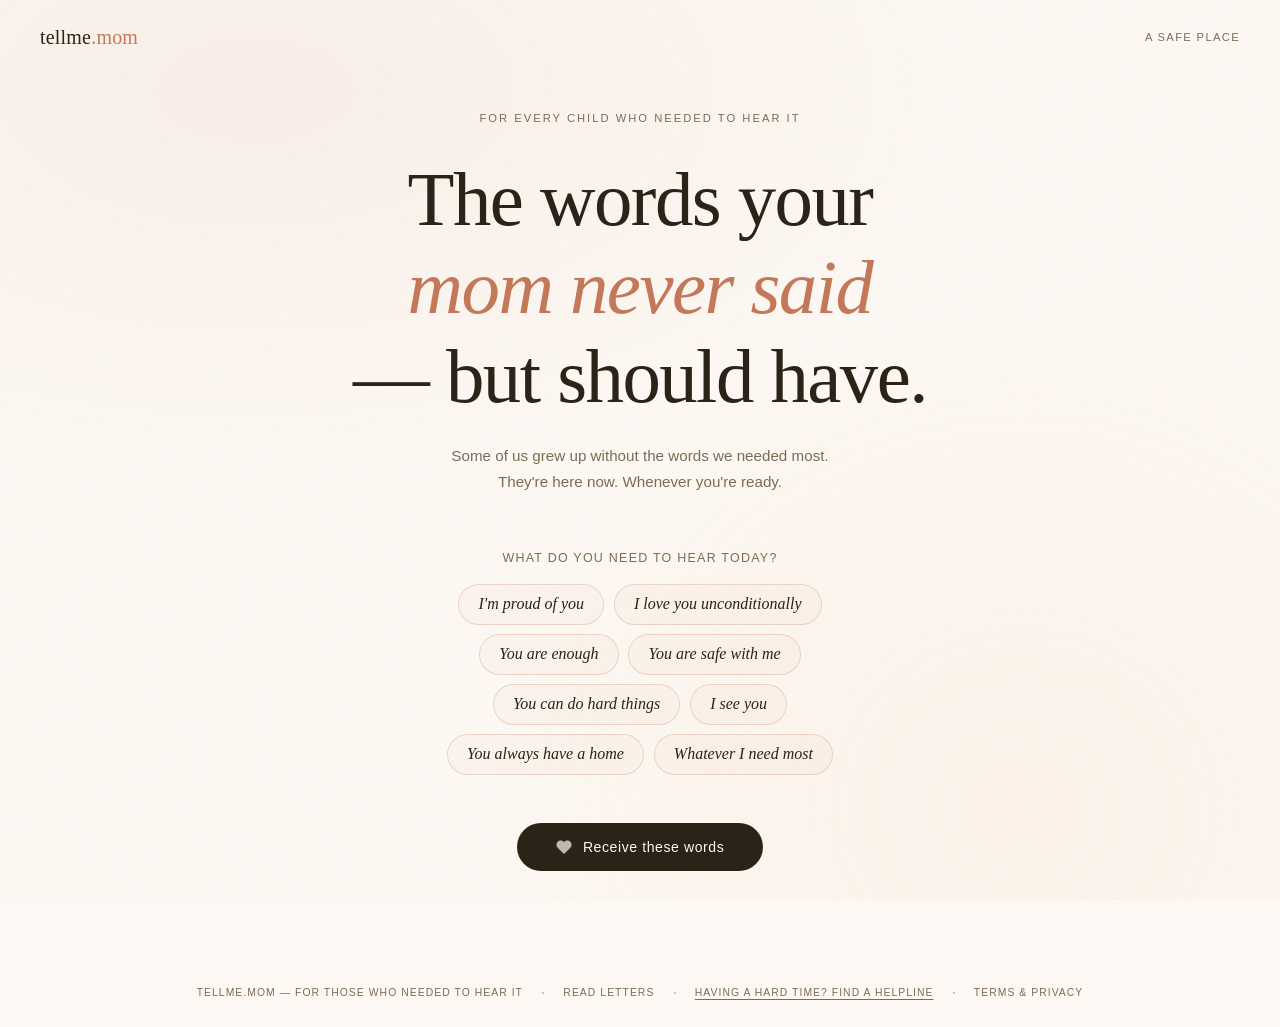
==== commit 1fc51b27: "Add letter pages for SEO and a tracked roadmap - /letters hub and 7 theme pages, each with an intro " ====
--- a/public/index.html
+++ b/public/index.html
@@ -782,6 +782,8 @@
 
   <footer>
     <span>tellme.mom — for those who needed to hear it</span>
+    <span class="footer-dot" aria-hidden="true"></span>
+    <a href="/letters">Read letters</a>
     <span class="footer-dot" aria-hidden="true"></span>
     <a class="footer-help" href="https://findahelpline.com" target="_blank" rel="noopener">Having a hard time? Find a helpline</a>
     <span class="footer-dot" aria-hidden="true"></span>
@@ -1321,6 +1323,24 @@
 
     $("shareBtn").addEventListener("click", shareCard);
 
+    // ── Deep links from the letter pages ──────────────────
+    // /?need=pride preselects a theme (never auto-generates, so crawlers cost nothing).
+    // /#terms opens Terms & Privacy.
+    (function () {
+      var params = new URLSearchParams(location.search);
+      var need = params.get("need");
+      var chip = need && chips.filter(function (c) { return c.getAttribute("data-need") === need; })[0];
+      if (chip) {
+        selectChip(chip);
+        history.replaceState(null, "", location.pathname + location.hash);
+        setTimeout(function () { $("receiveBtn").focus({ preventScroll: true }); }, 50);
+      }
+      if (location.hash === "#terms") openDialog($("legalOverlay"));
+      window.addEventListener("hashchange", function () {
+        if (location.hash === "#terms") openDialog($("legalOverlay"));
+      });
+    })();
+
     $("nativeShareBtn").addEventListener("click", function () {
       if (!share.file) return;
       navigator.share({ files: [share.file], title: "A letter from mom", text: "tellme.mom" })
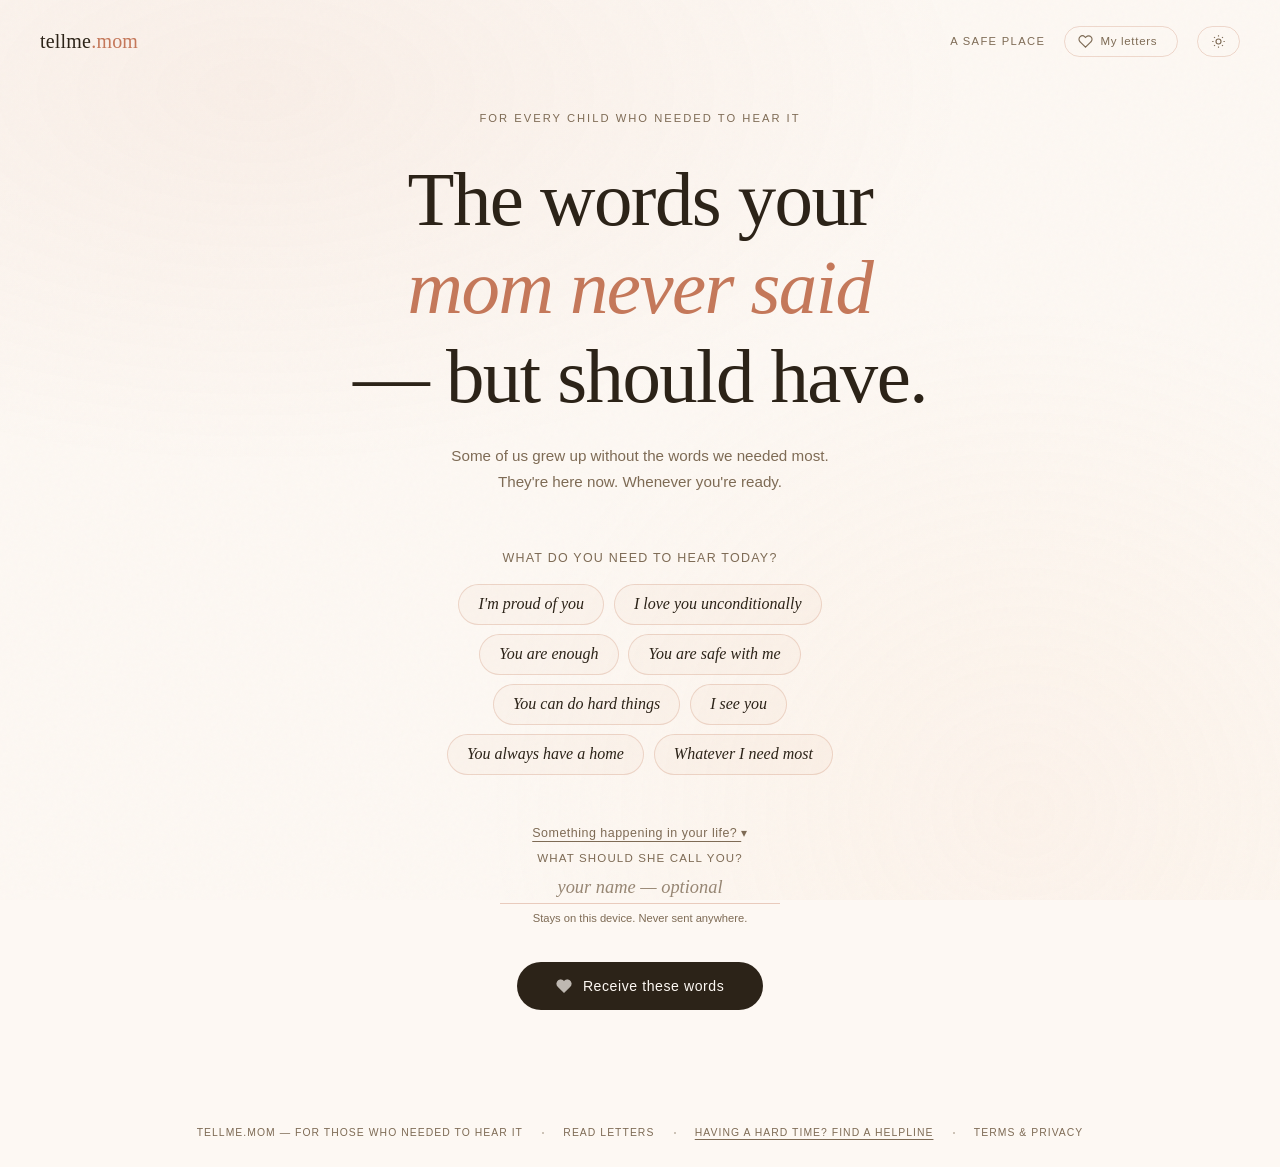
==== commit f007773b: "Night mode, name, keepsake box, live writing, situations, envelope, PWA - Night mode: warm dark them" ====
--- a/public/index.html
+++ b/public/index.html
@@ -39,6 +39,8 @@
   <link rel="preload" href="/fonts/InstrumentSans-latin.woff2" as="font" type="font/woff2" crossorigin>
   <link rel="icon" type="image/png" href="/favicon.png">
   <link rel="apple-touch-icon" href="/apple-touch-icon.png">
+  <link rel="manifest" href="/manifest.webmanifest">
+  <script src="/site.js"></script>
   <script>
     window.va = window.va || function () { (window.vaq = window.vaq || []).push(arguments); };
   </script>
@@ -78,6 +80,30 @@
       --accent-text: #A65D41;  /* small accent text: 4.7:1 on --bg */
       --accent2: #8B4F3A;
       --soft: #EDE0D0;
+      --paper: #FFFCF8;
+      --chip-on: #A65D41;
+      --on-chip: #FFFFFF;
+      --glow-1: rgba(196,120,90,0.07);
+      --glow-2: rgba(245,200,160,0.1);
+      color-scheme: light;
+    }
+
+    /* ── NIGHT MODE: warm dark, candle-like glow ── */
+    :root[data-theme="dark"] {
+      --bg: #17110D;
+      --warm: #241B15;
+      --text: #F3E8DA;
+      --muted: #A99680;        /* 6.5:1 on --bg */
+      --accent: #D98E6E;
+      --accent-text: #E8A585;  /* 9:1 on --bg */
+      --accent2: #E3A688;
+      --soft: #3A2C22;
+      --paper: #221A14;
+      --chip-on: #E8A585;
+      --on-chip: #17110D;
+      --glow-1: rgba(255,170,90,0.10);
+      --glow-2: rgba(217,142,110,0.06);
+      color-scheme: dark;
     }
 
     *, *::before, *::after { box-sizing: border-box; margin: 0; padding: 0; }
@@ -102,11 +128,24 @@
       position: fixed;
       inset: 0;
       background:
-        radial-gradient(ellipse 80% 60% at 20% 10%, rgba(196,120,90,0.07) 0%, transparent 70%),
-        radial-gradient(ellipse 60% 80% at 80% 90%, rgba(245,200,160,0.1) 0%, transparent 70%);
+        radial-gradient(ellipse 80% 60% at 20% 10%, var(--glow-1) 0%, transparent 70%),
+        radial-gradient(ellipse 60% 80% at 80% 90%, var(--glow-2) 0%, transparent 70%);
       pointer-events: none;
       z-index: 0;
-    }
+      transition: background 0.6s ease;
+    }
+    :root[data-theme="dark"] body::before {
+      background:
+        radial-gradient(ellipse 55% 45% at 50% 0%, rgba(255,176,96,0.13) 0%, transparent 70%),
+        radial-gradient(ellipse 60% 80% at 80% 95%, var(--glow-2) 0%, transparent 70%);
+      animation: candle 6s ease-in-out infinite;
+    }
+    @keyframes candle {
+      0%, 100% { opacity: 0.85; }
+      45% { opacity: 1; }
+      60% { opacity: 0.92; }
+    }
+    body { transition: background-color 0.6s ease, color 0.6s ease; }
 
     body::after {
       content: '';
@@ -136,6 +175,29 @@
       color: var(--text);
     }
     .logo span { color: var(--accent); }
+
+    .header-right { display: flex; align-items: center; gap: 1.2rem; }
+    .icon-btn {
+      display: inline-flex;
+      align-items: center;
+      gap: 0.45rem;
+      background: none;
+      border: 1px solid rgba(196,120,90,0.25);
+      border-radius: 50px;
+      color: var(--muted);
+      font-family: 'Instrument Sans', sans-serif;
+      font-size: 0.72rem;
+      letter-spacing: 0.06em;
+      padding: 0.45rem 0.8rem;
+      cursor: pointer;
+      transition: color 0.2s, border-color 0.2s;
+    }
+    .icon-btn:hover { color: var(--text); border-color: var(--accent); }
+    .icon-btn svg { width: 15px; height: 15px; }
+    .theme-toggle .moon { display: none; }
+    :root[data-theme="dark"] .theme-toggle .sun { display: none; }
+    :root[data-theme="dark"] .theme-toggle .moon { display: inline; }
+    .box-count { color: var(--accent-text); }
 
     .header-tag {
       font-size: 0.7rem;
@@ -234,9 +296,9 @@
       transform: translateY(-1px);
     }
     .need-chip.selected {
-      border-color: var(--accent-text);
-      background: var(--accent-text);
-      color: #fff;
+      border-color: var(--chip-on);
+      background: var(--chip-on);
+      color: var(--on-chip);
     }
 
     .btn-receive {
@@ -304,7 +366,7 @@
     }
 
     .letter {
-      background: #FFFCF8;
+      background: var(--paper);
       border: 1px solid rgba(196,120,90,0.15);
       border-radius: 4px 4px 4px 28px;
       padding: 3rem 3.5rem;
@@ -519,6 +581,7 @@
 }
 
     /* ── SHARE POPUP ── */
+    .box-overlay { z-index: 260 !important; }
     .share-overlay {
       position: fixed;
       inset: 0;
@@ -695,6 +758,191 @@
       .legal-modal { padding: 2.5rem 1.8rem 2rem; }
     }
 
+    /* ── NAME ── */
+    .name-row {
+      display: flex;
+      flex-direction: column;
+      align-items: center;
+      gap: 0.5rem;
+      margin: -1.2rem auto 2.4rem;
+      animation: fadeUp 0.9s 0.55s ease-out both;
+    }
+    .name-row label {
+      font-size: 0.72rem;
+      letter-spacing: 0.1em;
+      text-transform: uppercase;
+      color: var(--muted);
+    }
+    .name-input {
+      width: min(280px, 100%);
+      background: transparent;
+      border: none;
+      border-bottom: 1px solid rgba(196,120,90,0.35);
+      color: var(--text);
+      font-family: 'Cormorant Garamond', serif;
+      font-style: italic;
+      font-size: 1.15rem;
+      text-align: center;
+      padding: 0.3rem 0.5rem;
+    }
+    .name-input::placeholder { color: var(--muted); opacity: 0.8; }
+    .name-input:focus { outline: none; border-bottom-color: var(--accent-text); }
+    .name-hint { font-size: 0.7rem; color: var(--muted); }
+
+    /* ── SITUATIONS ── */
+    .situations-toggle {
+      background: none;
+      border: none;
+      color: var(--muted);
+      font-family: 'Instrument Sans', sans-serif;
+      font-size: 0.78rem;
+      letter-spacing: 0.04em;
+      cursor: pointer;
+      margin: -1.6rem auto 1.6rem;
+      padding: 0.4rem 0.6rem;
+      text-decoration: underline;
+      text-underline-offset: 4px;
+      animation: fadeUp 0.9s 0.5s ease-out both;
+    }
+    .situations-toggle:hover { color: var(--text); }
+    .situations-toggle .chev { display: inline-block; transition: transform 0.2s; }
+    .situations-toggle[aria-expanded="true"] .chev { transform: rotate(180deg); }
+    .situations-grid { margin-top: -0.6rem; animation: fadeUp 0.4s ease-out both; }
+
+    /* ── ENVELOPE ── */
+    .envelope {
+      position: relative;
+      width: 220px;
+      height: 140px;
+      margin: 0 auto;
+      perspective: 700px;
+      animation: floaty 3s ease-in-out infinite;
+    }
+    .env-back, .env-front, .env-flap, .env-paper {
+      position: absolute;
+      left: 0; right: 0;
+    }
+    .env-back {
+      inset: 0;
+      background: var(--soft);
+      border-radius: 6px;
+      box-shadow: 0 18px 50px rgba(139,79,58,0.18);
+    }
+    .env-paper {
+      left: 14px; right: 14px; top: 10px; height: 110px;
+      background: var(--paper);
+      border-radius: 3px;
+      box-shadow: 0 1px 4px rgba(0,0,0,0.06);
+      transition: transform 0.7s cubic-bezier(0.22, 1, 0.36, 1) 0.45s;
+    }
+    .env-paper::before, .env-paper::after {
+      content: '';
+      position: absolute;
+      left: 16px; right: 30px; height: 2px;
+      background: rgba(196,120,90,0.25);
+      top: 22px;
+      box-shadow: 0 12px 0 rgba(196,120,90,0.2), 0 24px 0 rgba(196,120,90,0.15);
+    }
+    .env-front {
+      inset: 0;
+      background: var(--warm);
+      border-radius: 6px;
+      clip-path: polygon(0 28%, 50% 62%, 100% 28%, 100% 100%, 0 100%);
+      border: 1px solid rgba(196,120,90,0.15);
+    }
+    .env-flap {
+      top: 0; height: 64%;
+      background: var(--soft);
+      filter: brightness(0.97);
+      clip-path: polygon(0 0, 100% 0, 50% 100%);
+      transform-origin: top center;
+      transition: transform 0.55s ease-in;
+      z-index: 2;
+    }
+    .env-seal {
+      position: absolute;
+      left: 50%; top: 52%;
+      width: 34px; height: 34px;
+      margin: -17px 0 0 -17px;
+      border-radius: 50%;
+      background: var(--accent);
+      color: #fff;
+      display: grid;
+      place-items: center;
+      font-size: 14px;
+      z-index: 3;
+      box-shadow: 0 2px 6px rgba(139,79,58,0.35);
+      transition: opacity 0.25s ease, transform 0.25s ease;
+    }
+    .envelope.opening { animation: none; }
+    .envelope.opening .env-seal { opacity: 0; transform: scale(0.6); }
+    .envelope.opening .env-flap { transform: rotateX(180deg); z-index: 0; }
+    .envelope.opening .env-paper { transform: translateY(-70px); z-index: 1; }
+    @keyframes floaty {
+      0%, 100% { transform: translateY(0); }
+      50% { transform: translateY(-6px); }
+    }
+
+    /* ── LETTER BEING WRITTEN ── */
+    .letter-body.writing::after {
+      content: '';
+      display: inline-block;
+      width: 2px;
+      height: 1.05em;
+      margin-left: 3px;
+      vertical-align: -0.15em;
+      background: var(--accent);
+      animation: caret 1s steps(1) infinite;
+    }
+    @keyframes caret { 50% { opacity: 0; } }
+    .letter-closing { transition: opacity 0.6s ease; }
+    .letter.writing .letter-closing { opacity: 0; }
+    .msg-actions, .letter-note { transition: opacity 0.4s ease; }
+    #messageView.writing .msg-actions { opacity: 0; pointer-events: none; }
+
+    .btn-ghost.kept { color: var(--accent-text); border-color: var(--accent-text); }
+    .btn-ghost.kept svg path { fill: currentColor; }
+
+    /* ── KEEPSAKE BOX ── */
+    .box-modal { max-width: 620px; }
+    .box-intro { margin-bottom: 1.4rem; }
+    .box-list { list-style: none; display: flex; flex-direction: column; gap: 1rem; }
+    .box-item {
+      background: var(--paper);
+      border: 1px solid rgba(196,120,90,0.15);
+      border-radius: 4px 4px 4px 18px;
+      padding: 1.3rem 1.5rem;
+    }
+    .box-meta {
+      font-size: 0.68rem;
+      letter-spacing: 0.08em;
+      text-transform: uppercase;
+      color: var(--muted);
+      margin-bottom: 0.6rem;
+    }
+    .box-text {
+      font-family: 'Cormorant Garamond', serif;
+      font-size: 1.15rem !important;
+      line-height: 1.55 !important;
+      color: var(--text) !important;
+    }
+    .box-actions { display: flex; gap: 1rem; margin-top: 0.8rem; }
+    .box-actions button {
+      background: none; border: none; cursor: pointer;
+      font-family: 'Instrument Sans', sans-serif;
+      font-size: 0.75rem;
+      color: var(--accent-text);
+      padding: 0.2rem 0;
+    }
+    .box-actions button:hover { text-decoration: underline; }
+    .box-empty { font-style: italic; }
+
+    @media (max-width: 600px) {
+      .header-tag { display: none; }
+      .header-right { gap: 0.5rem; }
+      .icon-btn .label { display: none; }
+    }
+
     @media (prefers-reduced-motion: reduce) {
       *, *::before, *::after {
         animation-duration: 0.01ms !important;
@@ -713,7 +961,18 @@
 
   <header>
     <div class="logo">tellme<span>.mom</span></div>
-    <div class="header-tag">A safe place</div>
+    <div class="header-right">
+      <div class="header-tag">A safe place</div>
+      <button type="button" class="icon-btn" id="boxBtn" aria-label="My letters">
+        <svg aria-hidden="true" viewBox="0 0 24 24" fill="none" stroke="currentColor" stroke-width="1.8"><path d="M20.84 4.61a5.5 5.5 0 0 0-7.78 0L12 5.67l-1.06-1.06a5.5 5.5 0 0 0-7.78 7.78l1.06 1.06L12 21.23l7.78-7.78 1.06-1.06a5.5 5.5 0 0 0 0-7.78z"/></svg>
+        <span class="label">My letters</span>
+        <span class="box-count" id="boxCount"></span>
+      </button>
+      <button type="button" class="icon-btn theme-toggle" data-theme-toggle aria-pressed="false" aria-label="Switch to night mode" title="Night mode">
+        <svg class="sun" aria-hidden="true" viewBox="0 0 24 24" fill="none" stroke="currentColor" stroke-width="1.8"><circle cx="12" cy="12" r="4"/><path d="M12 2v2M12 20v2M4.93 4.93l1.41 1.41M17.66 17.66l1.41 1.41M2 12h2M20 12h2M4.93 19.07l1.41-1.41M17.66 6.34l1.41-1.41"/></svg>
+        <svg class="moon" aria-hidden="true" viewBox="0 0 24 24" fill="none" stroke="currentColor" stroke-width="1.8"><path d="M21 12.79A9 9 0 1 1 11.21 3 7 7 0 0 0 21 12.79z"/></svg>
+      </button>
+    </div>
   </header>
 
   <div class="stage">
@@ -737,6 +996,23 @@
         <button type="button" class="need-chip" data-need="home" aria-pressed="false">You always have a home</button>
         <button type="button" class="need-chip" data-need="surprise" aria-pressed="false">Whatever I need most</button>
       </div>
+      <button type="button" class="situations-toggle" id="situationsToggle" aria-expanded="false" aria-controls="situationsGrid">
+        Something happening in your life? <span class="chev" aria-hidden="true">▾</span>
+      </button>
+      <div class="needs-grid situations-grid" id="situationsGrid" role="group" aria-label="What's happening in your life" hidden>
+        <button type="button" class="need-chip" data-need="interview" aria-pressed="false">I have an interview tomorrow</button>
+        <button type="button" class="need-chip" data-need="exam" aria-pressed="false">I have an exam</button>
+        <button type="button" class="need-chip" data-need="newstart" aria-pressed="false">I'm starting something new</button>
+        <button type="button" class="need-chip" data-need="breakup" aria-pressed="false">My heart is broken</button>
+        <button type="button" class="need-chip" data-need="birthday" aria-pressed="false">It's my birthday</button>
+        <button type="button" class="need-chip" data-need="newparent" aria-pressed="false">I just became a parent</button>
+        <button type="button" class="need-chip" data-need="hardnews" aria-pressed="false">I got hard news</button>
+      </div>
+      <div class="name-row">
+        <label for="nameInput">What should she call you?</label>
+        <input id="nameInput" class="name-input" type="text" maxlength="30" autocomplete="nickname" spellcheck="false" placeholder="your name — optional">
+        <span class="name-hint">Stays on this device. Never sent anywhere.</span>
+      </div>
       <button type="button" class="btn-receive" id="receiveBtn">
         <svg aria-hidden="true" viewBox="0 0 24 24" fill="none" stroke="currentColor" stroke-width="1.8">
           <path d="M20.84 4.61a5.5 5.5 0 0 0-7.78 0L12 5.67l-1.06-1.06a5.5 5.5 0 0 0-7.78 7.78l1.06 1.06L12 21.23l7.78-7.78 1.06-1.06a5.5 5.5 0 0 0 0-7.78z" fill="currentColor"/>
@@ -746,6 +1022,13 @@
     </div>
 
     <div id="loadingView" role="status" aria-live="polite">
+      <div class="envelope" id="envelope" aria-hidden="true" hidden>
+        <div class="env-back"></div>
+        <div class="env-paper"></div>
+        <div class="env-front"></div>
+        <div class="env-flap"></div>
+        <div class="env-seal">♥</div>
+      </div>
       <div class="loading-text">She's thinking of you…</div>
       <div class="heartbeat">
         <div class="hb"></div>
@@ -757,7 +1040,7 @@
     <div id="messageView">
       <div class="need-tag" id="needTagText">A message about <span id="needLabel"></span></div>
       <div class="letter" id="letter" tabindex="-1" aria-labelledby="needTagText letterBody">
-        <span class="letter-salutation">My dear,</span>
+        <span class="letter-salutation" id="letterSalutation">My dear,</span>
         <p class="letter-body" id="letterBody"></p>
         <span class="letter-closing">With all my love, Mom</span>
       </div>
@@ -774,6 +1057,10 @@
           </svg>
           Share
         </button>
+        <button type="button" class="btn-ghost" id="keepBtn" aria-pressed="false">
+          <svg aria-hidden="true" viewBox="0 0 24 24" fill="none" stroke="currentColor" stroke-width="1.8"><path d="M20.84 4.61a5.5 5.5 0 0 0-7.78 0L12 5.67l-1.06-1.06a5.5 5.5 0 0 0-7.78 7.78l1.06 1.06L12 21.23l7.78-7.78 1.06-1.06a5.5 5.5 0 0 0 0-7.78z"/></svg>
+          <span id="keepLabel">Keep this letter</span>
+        </button>
         <button type="button" class="btn-ghost" id="backBtn">← Choose another</button>
       </div>
     </div>
@@ -788,6 +1075,7 @@
     <a class="footer-help" href="https://findahelpline.com" target="_blank" rel="noopener">Having a hard time? Find a helpline</a>
     <span class="footer-dot" aria-hidden="true"></span>
     <button type="button" class="link-btn" id="legalLink">Terms &amp; Privacy</button>
+    <button type="button" class="link-btn" data-install hidden>Install app</button>
   </footer>
   <div class="toast" id="toast" role="status" aria-live="polite"></div>
   <div class="turnstile-box" id="turnstileBox"></div>
@@ -807,6 +1095,18 @@
     </div>
   </div>
 
+  <!-- KEEPSAKE BOX -->
+  <div class="legal-overlay box-overlay" id="boxOverlay" aria-hidden="true">
+    <div class="legal-modal box-modal" role="dialog" aria-modal="true" aria-labelledby="boxTitle">
+      <button type="button" class="legal-close" id="boxClose" aria-label="Close">&times;</button>
+      <h2 id="boxTitle">My letters</h2>
+      <div class="legal-divider"></div>
+      <p class="box-intro">The letters you kept. They live only in this browser, on this device — nobody else can see them.</p>
+      <ul class="box-list" id="boxList"></ul>
+      <p class="box-empty" id="boxEmpty">No letters kept yet. When a letter speaks to you, tap “Keep this letter”.</p>
+    </div>
+  </div>
+
   <!-- LEGAL POPUP -->
   <div class="legal-overlay" id="legalOverlay" aria-hidden="true">
     <div class="legal-modal" role="dialog" aria-modal="true" aria-labelledby="legalTitle">
@@ -827,540 +1127,14 @@
 
       <h3>Privacy</h3>
       <p>We do not collect personal data. We do not require registration. We do not store your name, email, location, or any identifying information.</p>
+      <p style="margin-top:0.8rem">If you tell us what to call you, keep letters, or choose day or night mode, these are saved only in your own browser on this device. They are never sent to us — your name isn't even part of the request; it is added to the letter on your screen.</p>
       <p style="margin-top:0.8rem">When you request a message, your selected theme is sent to Anthropic's API — the AI that generates the response. This transmission is subject to Anthropic's own privacy policy at anthropic.com. We do not log, save, or have access to what was generated for you.</p>
       <p style="margin-top:0.8rem">To keep the service free and protect it from abuse, we count how many letters are requested from each connection. We never store your IP address itself — only a one-way, irreversible hash of it, and these counters delete themselves automatically within about a day. A Cloudflare Turnstile check may run in the background to confirm requests come from a person rather than a bot; it is subject to Cloudflare's privacy policy. Like any website, our hosting provider (Vercel) keeps short-lived technical server logs, which can include IP addresses, for security and reliability.</p>
       <p style="margin-top:0.8rem">No cookies are used for tracking. We use Vercel Web Analytics to collect anonymous, aggregated page view data (no personal information, no behavior tracking, no user identification). This site exists to be a safe place — and that includes how we handle your data.</p>
     </div>
   </div>
 
-  <script>
-  (function () {
-    'use strict';
-
-    if ('scrollRestoration' in history) history.scrollRestoration = 'manual';
-    window.scrollTo(0, 0);
-
-    function $(id) { return document.getElementById(id); }
-
-    var currentNeed = null;
-    var currentMessage = "";
-    var currentNote = "";
-    var view = "intro";
-
-    var needLabels = {
-      pride:    "being proud of you",
-      love:     "unconditional love",
-      enough:   "being enough",
-      safe:     "feeling safe",
-      strong:   "your strength",
-      seen:     "being seen",
-      home:     "always having a home",
-      surprise: "what you need most"
-    };
-
-    // Letters written ahead of time. Shown only when a new letter can't be
-    // written, and always with an honest note saying so.
-    var KEEPSAKE_LETTERS = {
-      pride: [
-        "Watching you keep going on the days nobody noticed has been one of the quiet joys of my life. You didn't need a trophy or a title for me to feel this way. The way you are kind when it costs you something, the way you try again — that is what makes me proud. Just you, exactly as you are.",
-        "There is something in the way you carry yourself now that wasn't there years ago, and it moves me every time. You grew into it slowly, mostly alone, and still you came out gentle. Pride is too small a word for what I feel, but it's the closest one I have.",
-        "Nobody handed you an easy road, and you walked it anyway. Not perfectly, not without falling — but honestly, and with a heart that stayed open. That is what I'm proudest of, more than anything you could ever achieve."
-      ],
-      love: [
-        "Before you did a single thing, before your first word or your first mistake, you were already loved. Nothing you've done since has changed that, and nothing you do tomorrow will. On the messy days, the quiet days, the days you don't like yourself very much — the love is still here, steady and unbothered.",
-        "You don't have to earn this. You never did. My love isn't a prize for good behaviour; it is simply what happens when I think of you. Even now, even here, it's wrapped all the way around you.",
-        "Some love comes with conditions, and I'm so sorry if that's the kind you learned first. This is the other kind. It stays when you fail, it stays when you're difficult, it stays when you have nothing left to give."
-      ],
-      enough: [
-        "You keep trying to become someone worth loving, and my heart aches a little every time, because you already are. There is nothing to fix and nothing missing. The parts of you that you hide are not flaws to me — they are simply you, and you are enough.",
-        "Rest for a moment. You don't have to be more productive, more cheerful, more anything for me to be glad you exist. You were enough the day you were born, and you are enough tonight.",
-        "Whatever voice told you that you were too much or not enough — it was wrong. You were never a problem to be solved. You are a whole person, and that has always been plenty."
-      ],
-      safe: [
-        "Here you can put everything down. You don't have to be strong, or polite, or okay. If you need to cry, cry; if you need to say nothing at all, that's fine too. Nothing you feel will make me pull away.",
-        "Come in, close the door, take off the armour you've been wearing all day. No one here is keeping score. You can be tired, confused, unfinished — and still completely safe.",
-        "So many places asked you to be careful, to be quiet, to be good. This isn't one of them. With me, you can fall apart, and I will simply sit beside you until you're ready to stand."
-      ],
-      strong: [
-        "Look at everything you have already lived through — the nights you thought would never end, and did. You are still here, still trying, and that is what strength actually looks like. You can be scared and keep going at the same time.",
-        "Being exhausted doesn't mean you're weak; it means you've been carrying a lot for a long time. You've done hard things before, often without anyone noticing. Take a breath. You can do this one too, one small step at a time.",
-        "Strength isn't the absence of shaking hands. It's what you've been doing all along: getting up, showing up, trying again. Whatever is in front of you now, you don't have to face it fearless."
-      ],
-      seen: [
-        "There is so much you do that nobody notices — the effort behind the easy smile, the worries you keep to yourself so others don't have to carry them. I notice. I see the tired parts and the brave parts, and I love all of them.",
-        "The version of you the world gets is lovely, but it's not the whole story. Underneath there's someone deeper, softer, and more thoughtful than most people take the time to find. That someone is who I see when I look at you.",
-        "You've gotten so good at being fine that people forget to ask. So let me ask: how are you, really? Whatever the answer is, it matters to me — because the real you, all of you, matters to me."
-      ],
-      home: [
-        "Wherever you are tonight, however far you've wandered, there is a light on for you. Home was never a building — it's the feeling of being wanted, and you are wanted. The door is open, and it stays open.",
-        "You belong. Not because you fit in, not because you've earned a place, but simply because you are you. No distance and no amount of time can wear that thread thin.",
-        "On the nights you feel like you don't belong anywhere, come back to this: there is a place in my heart shaped exactly like you. Nobody else could ever fill it. You always have somewhere to come home to."
-      ],
-      surprise: [
-        "Whatever today held, you made it here, and that counts for something. You've been so hard on yourself lately — maybe tonight you could be just a little gentler. You deserve the same kindness you give so easily to everyone else.",
-        "Sometimes the bravest thing is simply to keep your heart soft in a hard world, and you have. Thank you for still being you. Your existence makes the world warmer.",
-        "After this, put the phone down for a moment and take one slow breath. Nothing needs solving in this exact second. You are loved, you are allowed to rest, and tomorrow can wait until tomorrow."
-      ]
-    };
-
-    var NOTES = {
-      daily_limit: "So many people needed these words today that we've reached our daily limit. This letter was written earlier, with the same love — new ones will be written tomorrow.",
-      daily_visitor_limit: "You've received many letters today. This one was written earlier, with the same love — new ones will be waiting for you tomorrow.",
-      verification_failed: "We couldn't confirm the connection, so this letter was written earlier, with the same love. You can try again in a moment.",
-      fallback: "We couldn't write a new letter just now, so this one was written earlier, with the same love. You can try again in a moment."
-    };
-
-    // ── Views ─────────────────────────────────────────────
-    function hideAll() {
-      $("introView").style.display = "none";
-      $("loadingView").classList.remove("visible");
-      var mv = $("messageView");
-      mv.classList.remove("visible");
-      mv.style.display = "none";
-    }
-
-    function showLoading() {
-      hideAll();
-      $("loadingView").classList.add("visible");
-      view = "loading";
-    }
-
-    function showIntro() {
-      hideAll();
-      var iv = $("introView");
-      iv.style.display = "";
-      iv.style.animation = "fadeUp 0.6s ease-out both";
-      view = "intro";
-    }
-
-    function showMessage(msg, need, note) {
-      currentMessage = msg;
-      currentNote = note || "";
-      hideAll();
-      $("letterBody").textContent = msg;
-      $("needLabel").textContent = needLabels[need] || need;
-      var noteEl = $("letterNote");
-      noteEl.textContent = currentNote;
-      noteEl.hidden = !currentNote;
-      var mv = $("messageView");
-      mv.style.display = "flex";
-      void mv.offsetWidth;
-      mv.classList.add("visible");
-      view = "message";
-      // Move focus to the letter so keyboard and screen-reader users land on it.
-      $("letter").focus({ preventScroll: true });
-    }
-
-    function restoreView(prev) {
-      if (prev === "message" && currentMessage) showMessage(currentMessage, currentNeed, currentNote);
-      else showIntro();
-    }
-
-    // ── Need chips ────────────────────────────────────────
-    var chips = Array.prototype.slice.call(document.querySelectorAll(".need-chip"));
-
-    function selectChip(chip) {
-      chips.forEach(function (c) {
-        c.classList.remove("selected");
-        c.setAttribute("aria-pressed", "false");
-      });
-      currentNeed = null;
-      if (chip) {
-        chip.classList.add("selected");
-        chip.setAttribute("aria-pressed", "true");
-        currentNeed = chip.getAttribute("data-need");
-      }
-    }
-
-    $("needsGrid").addEventListener("click", function (e) {
-      var chip = e.target.closest(".need-chip");
-      if (chip) selectChip(chip);
-    });
-
-    $("receiveBtn").addEventListener("click", function () {
-      if (!currentNeed) selectChip(chips[Math.floor(Math.random() * chips.length)]);
-      requestLetter(currentNeed);
-    });
-
-    $("againBtn").addEventListener("click", function () {
-      requestLetter(currentNeed);
-    });
-
-    $("backBtn").addEventListener("click", function () {
-      selectChip(null);
-      showIntro();
-      chips[0].focus({ preventScroll: true });
-    });
-
-    // ── Cloudflare Turnstile (only if the server provides a site key) ──
-    var ts = { siteKey: null, widgetId: null, used: false, pending: null, readyResolve: null };
-    var turnstileReady = new Promise(function (resolve) { ts.readyResolve = resolve; });
-
-    function resolveToken(token) {
-      if (ts.pending) { var p = ts.pending; ts.pending = null; p(token); }
-    }
-
-    window.onTurnstileLoad = function () {
-      try {
-        ts.widgetId = window.turnstile.render("#turnstileBox", {
-          sitekey: ts.siteKey,
-          execution: "execute",
-          appearance: "interaction-only",
-          callback: function (token) { resolveToken(token); },
-          "error-callback": function () { resolveToken(null); },
-          "expired-callback": function () { ts.used = true; },
-          "timeout-callback": function () { resolveToken(null); }
-        });
-      } catch (e) { ts.widgetId = null; }
-      ts.readyResolve();
-    };
-
-    fetch("/api/config")
-      .then(function (r) { return r.ok ? r.json() : {}; })
-      .then(function (cfg) {
-        if (!cfg || !cfg.turnstileSiteKey) { ts.readyResolve(); return; }
-        ts.siteKey = cfg.turnstileSiteKey;
-        var s = document.createElement("script");
-        s.src = "https://challenges.cloudflare.com/turnstile/v0/api.js?render=explicit&onload=onTurnstileLoad";
-        s.async = true;
-        s.onerror = function () { ts.readyResolve(); };
-        document.head.appendChild(s);
-      })
-      .catch(function () { ts.readyResolve(); });
-
-    function delay(ms, value) {
-      return new Promise(function (resolve) { setTimeout(function () { resolve(value); }, ms); });
-    }
-
-    function getTurnstileToken() {
-      return Promise.race([turnstileReady, delay(6000)]).then(function () {
-        if (!ts.siteKey || ts.widgetId === null || !window.turnstile) return null;
-        return new Promise(function (resolve) {
-          ts.pending = resolve;
-          try {
-            if (ts.used) window.turnstile.reset(ts.widgetId);
-            ts.used = true;
-            window.turnstile.execute(ts.widgetId);
-          } catch (e) { resolveToken(null); }
-          // Give an interactive challenge time, but never hang forever.
-          setTimeout(function () { if (ts.pending === resolve) resolveToken(null); }, 25000);
-        });
-      });
-    }
-
-    // ── Letters ───────────────────────────────────────────
-    function fetchWithTimeout(url, options, ms) {
-      if (!window.AbortController) return fetch(url, options);
-      var ctrl = new AbortController();
-      var timer = setTimeout(function () { ctrl.abort(); }, ms);
-      options.signal = ctrl.signal;
-      return fetch(url, options).finally(function () { clearTimeout(timer); });
-    }
-
-    function keepsakeLetter(need) {
-      var list = KEEPSAKE_LETTERS[need] || KEEPSAKE_LETTERS.surprise;
-      var options = list.filter(function (t) { return t !== currentMessage; });
-      if (!options.length) options = list;
-      return options[Math.floor(Math.random() * options.length)];
-    }
-
-    function showKeepsake(need, code) {
-      showMessage(keepsakeLetter(need), need, NOTES[code] || NOTES.fallback);
-    }
-
-    var busy = false;
-
-    function requestLetter(need) {
-      if (busy) return;
-      busy = true;
-      var prev = view;
-      showLoading();
-
-      getTurnstileToken()
-        .then(function (token) {
-          var payload = { need: need };
-          if (token) payload.turnstileToken = token;
-          return fetchWithTimeout("/api/message", {
-            method: "POST",
-            headers: { "Content-Type": "application/json" },
-            body: JSON.stringify(payload)
-          }, 30000);
-        })
-        .then(function (r) {
-          return r.json()
-            .catch(function () { return {}; })
-            .then(function (data) { return { status: r.status, data: data || {} }; });
-        })
-        .then(function (res) {
-          var d = res.data;
-          if (res.status === 200 && d.message) {
-            showMessage(d.message, need, "");
-          } else if (res.status === 429 && d.code === "rate_limited") {
-            showToast("Take a breath… try again in " + (d.retryAfter || 60) + "s");
-            restoreView(prev);
-          } else {
-            showKeepsake(need, d.code);
-          }
-        })
-        .catch(function () { showKeepsake(need, "fallback"); })
-        .finally(function () { busy = false; });
-    }
-
-    var toastTimer = null;
-    function showToast(msg) {
-      var t = $("toast");
-      t.textContent = msg;
-      t.classList.add("show");
-      clearTimeout(toastTimer);
-      toastTimer = setTimeout(function () { t.classList.remove("show"); }, 2800);
-    }
-
-    // ── Dialogs: Esc to close, focus kept inside, focus restored ──
-    var openOverlay = null;
-    var focusBeforeDialog = null;
-    var FOCUSABLE = 'a[href], button:not([disabled]):not([hidden]), [tabindex]:not([tabindex="-1"])';
-
-    function openDialog(overlay, focusTarget) {
-      focusBeforeDialog = document.activeElement;
-      overlay.classList.add("open");
-      overlay.removeAttribute("aria-hidden");
-      openOverlay = overlay;
-      var target = focusTarget || overlay.querySelector(FOCUSABLE);
-      if (target) setTimeout(function () { target.focus(); }, 30);
-    }
-
-    function closeDialog(overlay) {
-      overlay.classList.remove("open");
-      overlay.setAttribute("aria-hidden", "true");
-      if (openOverlay === overlay) openOverlay = null;
-      if (focusBeforeDialog && focusBeforeDialog.focus) focusBeforeDialog.focus();
-    }
-
-    document.addEventListener("keydown", function (e) {
-      if (!openOverlay) return;
-      if (e.key === "Escape") {
-        e.preventDefault();
-        closeDialog(openOverlay);
-      } else if (e.key === "Tab") {
-        var items = Array.prototype.slice.call(openOverlay.querySelectorAll(FOCUSABLE));
-        if (!items.length) return;
-        var first = items[0], last = items[items.length - 1];
-        if (e.shiftKey && document.activeElement === first) { e.preventDefault(); last.focus(); }
-        else if (!e.shiftKey && document.activeElement === last) { e.preventDefault(); first.focus(); }
-        else if (!openOverlay.contains(document.activeElement)) { e.preventDefault(); first.focus(); }
-      }
-    });
-
-    $("legalLink").addEventListener("click", function () { openDialog($("legalOverlay")); });
-    $("legalClose").addEventListener("click", function () { closeDialog($("legalOverlay")); });
-    $("legalOverlay").addEventListener("click", function (e) {
-      if (e.target === this) closeDialog(this);
-    });
-
-    $("closeModalBtn").addEventListener("click", function () { closeDialog($("shareOverlay")); });
-    $("shareOverlay").addEventListener("click", function (e) {
-      if (e.target === this) closeDialog(this);
-    });
-
-    // ── Share card (1080×1920, Stories format) ────────────
-    var share = { url: null, file: null };
-    var CARD_SERIF = "'Cormorant Garamond', Georgia, serif";
-    var CARD_SANS = "'Instrument Sans', Helvetica, Arial, sans-serif";
-
-    function loadCardFonts(text) {
-      if (!document.fonts || !document.fonts.load) return Promise.resolve();
-      var sample = (text || "") + " My dear, With all my love, Mom";
-      return Promise.all([
-        document.fonts.load("300 72px 'Cormorant Garamond'", sample),
-        document.fonts.load("italic 300 44px 'Cormorant Garamond'", sample),
-        document.fonts.load("400 26px 'Instrument Sans'", "A MESSAGE FROM MOM tellme.mom")
-      ]).catch(function () {});
-    }
-
-    function drawCard(message) {
-      var W = 1080, H = 1920;
-      var canvas = document.createElement("canvas");
-      canvas.width = W; canvas.height = H;
-      var ctx = canvas.getContext("2d");
-
-      var bg = ctx.createLinearGradient(0, 0, W, H);
-      bg.addColorStop(0, "#FDF6EE");
-      bg.addColorStop(0.5, "#F8EDE0");
-      bg.addColorStop(1, "#F2E4D0");
-      ctx.fillStyle = bg;
-      ctx.fillRect(0, 0, W, H);
-
-      function glow(x, y, r, color) {
-        var g = ctx.createRadialGradient(x, y, 0, x, y, r);
-        g.addColorStop(0, color);
-        g.addColorStop(1, "rgba(253,246,238,0)");
-        ctx.fillStyle = g;
-        ctx.beginPath();
-        ctx.arc(x, y, r, 0, Math.PI * 2);
-        ctx.fill();
-      }
-      glow(W * 0.15, H * 0.1, 700, "rgba(196,120,90,0.09)");
-      glow(W * 0.85, H * 0.9, 800, "rgba(196,120,90,0.07)");
-      glow(W * 0.5, H * 0.5, 1000, "rgba(245,230,210,0.25)");
-
-      function line(x1, y1, x2, y2, color) {
-        ctx.strokeStyle = color;
-        ctx.lineWidth = 1;
-        ctx.beginPath();
-        ctx.moveTo(x1, y1);
-        ctx.lineTo(x2, y2);
-        ctx.stroke();
-      }
-
-      var PAD = 120;
-      var MID_TOP = 260;
-      var MID_BOT = H - 260;
-      var MID_H = MID_BOT - MID_TOP;
-      var maxW = W - PAD * 2;
-
-      ctx.font = "400 26px " + CARD_SANS;
-      ctx.fillStyle = "rgba(126,107,85,0.85)";
-      ctx.textAlign = "center";
-      if ("letterSpacing" in ctx) ctx.letterSpacing = "6px";
-      ctx.fillText("A MESSAGE FROM MOM", W / 2, 110);
-      if ("letterSpacing" in ctx) ctx.letterSpacing = "0px";
-      line(W / 2 - 100, 136, W / 2 + 100, 136, "rgba(196,120,90,0.25)");
-
-      ctx.font = "italic 300 46px " + CARD_SERIF;
-      ctx.fillStyle = "rgba(126,107,85,0.9)";
-      ctx.textAlign = "left";
-      ctx.fillText("My dear,", PAD, 210);
-      line(PAD, 232, W - PAD, 232, "rgba(196,120,90,0.15)");
-
-      // Wrap text, keeping paragraph breaks.
-      function wrap(size) {
-        ctx.font = "300 " + size + "px " + CARD_SERIF;
-        var out = [];
-        String(message).split(/\n+/).forEach(function (para, pi) {
-          if (pi > 0) out.push("");
-          var words = para.trim().split(/\s+/);
-          var ln = "";
-          for (var i = 0; i < words.length; i++) {
-            var test = ln ? ln + " " + words[i] : words[i];
-            if (ctx.measureText(test).width > maxW && ln) {
-              out.push(ln);
-              ln = words[i];
-            } else {
-              ln = test;
-            }
-          }
-          if (ln) out.push(ln);
-        });
-        return out;
-      }
-
-      var fontSize = 46, lines = null, lineH = 0;
-      for (var fs = 84; fs >= 46; fs -= 2) {
-        var candidate = wrap(fs);
-        var lh = fs * 1.42;
-        if (candidate.length * lh <= MID_H - 80) {
-          fontSize = fs; lines = candidate; lineH = lh;
-          break;
-        }
-      }
-      if (!lines) { lines = wrap(46); lineH = 46 * 1.42; }
-
-      var startY = MID_TOP + (MID_H - lines.length * lineH) / 2 + fontSize * 0.8;
-      ctx.font = "300 " + fontSize + "px " + CARD_SERIF;
-      ctx.fillStyle = "#2C2318";
-      ctx.textAlign = "left";
-      for (var j = 0; j < lines.length; j++) {
-        if (lines[j]) ctx.fillText(lines[j], PAD, startY + j * lineH);
-      }
-
-      line(PAD, MID_BOT + 20, W - PAD, MID_BOT + 20, "rgba(196,120,90,0.15)");
-      ctx.font = "italic 300 46px " + CARD_SERIF;
-      ctx.fillStyle = "rgba(126,107,85,0.9)";
-      ctx.textAlign = "right";
-      ctx.fillText("With all my love, Mom", W - PAD, MID_BOT + 70);
-
-      ctx.font = "400 32px " + CARD_SANS;
-      ctx.fillStyle = "rgba(166,93,65,0.8)";
-      ctx.textAlign = "center";
-      ctx.fillText("tellme.mom", W / 2, H - 100);
-
-      return canvas;
-    }
-
-    function canShareFiles(file) {
-      try {
-        return !!(navigator.canShare && navigator.share && navigator.canShare({ files: [file] }));
-      } catch (e) { return false; }
-    }
-
-    function shareCard() {
-      if (!currentMessage) return;
-      var message = currentMessage;
-      loadCardFonts(message).then(function () {
-        var canvas = drawCard(message);
-        canvas.toBlob(function (blob) {
-          if (!blob) { showToast("Couldn't create the image"); return; }
-          if (share.url) URL.revokeObjectURL(share.url);
-          share.url = URL.createObjectURL(blob);
-          share.file = null;
-          try { share.file = new File([blob], "tellme-mom-letter.png", { type: "image/png" }); } catch (e) {}
-
-          $("sharePreview").src = share.url;
-
-          var nativeOk = share.file && canShareFiles(share.file);
-          var nativeBtn = $("nativeShareBtn");
-          var dlBtn = $("downloadBtn");
-          nativeBtn.hidden = !nativeOk;
-          dlBtn.className = nativeOk ? "btn-close-modal" : "btn-download";
-          $("shareHint").textContent = nativeOk
-            ? "Share straight to Instagram, Telegram or Messages — or save it"
-            : "Save the image to share on Instagram & Stories";
-
-          openDialog($("shareOverlay"), nativeOk ? nativeBtn : dlBtn);
-        }, "image/png");
-      });
-    }
-
-    $("shareBtn").addEventListener("click", shareCard);
-
-    // ── Deep links from the letter pages ──────────────────
-    // /?need=pride preselects a theme (never auto-generates, so crawlers cost nothing).
-    // /#terms opens Terms & Privacy.
-    (function () {
-      var params = new URLSearchParams(location.search);
-      var need = params.get("need");
-      var chip = need && chips.filter(function (c) { return c.getAttribute("data-need") === need; })[0];
-      if (chip) {
-        selectChip(chip);
-        history.replaceState(null, "", location.pathname + location.hash);
-        setTimeout(function () { $("receiveBtn").focus({ preventScroll: true }); }, 50);
-      }
-      if (location.hash === "#terms") openDialog($("legalOverlay"));
-      window.addEventListener("hashchange", function () {
-        if (location.hash === "#terms") openDialog($("legalOverlay"));
-      });
-    })();
-
-    $("nativeShareBtn").addEventListener("click", function () {
-      if (!share.file) return;
-      navigator.share({ files: [share.file], title: "A letter from mom", text: "tellme.mom" })
-        .catch(function (err) {
-          if (err && err.name === "AbortError") return; // user closed the share sheet
-          showToast("Couldn't open sharing — try Save image");
-        });
-    });
-
-    $("downloadBtn").addEventListener("click", function () {
-      if (!share.url) return;
-      var link = document.createElement("a");
-      link.download = "tellme-mom-letter.png";
-      link.href = share.url;
-      document.body.appendChild(link);
-      link.click();
-      link.remove();
-    });
-  })();
-  </script>
+  <script src="/app.js"></script>
 
 </body>
 </html>
